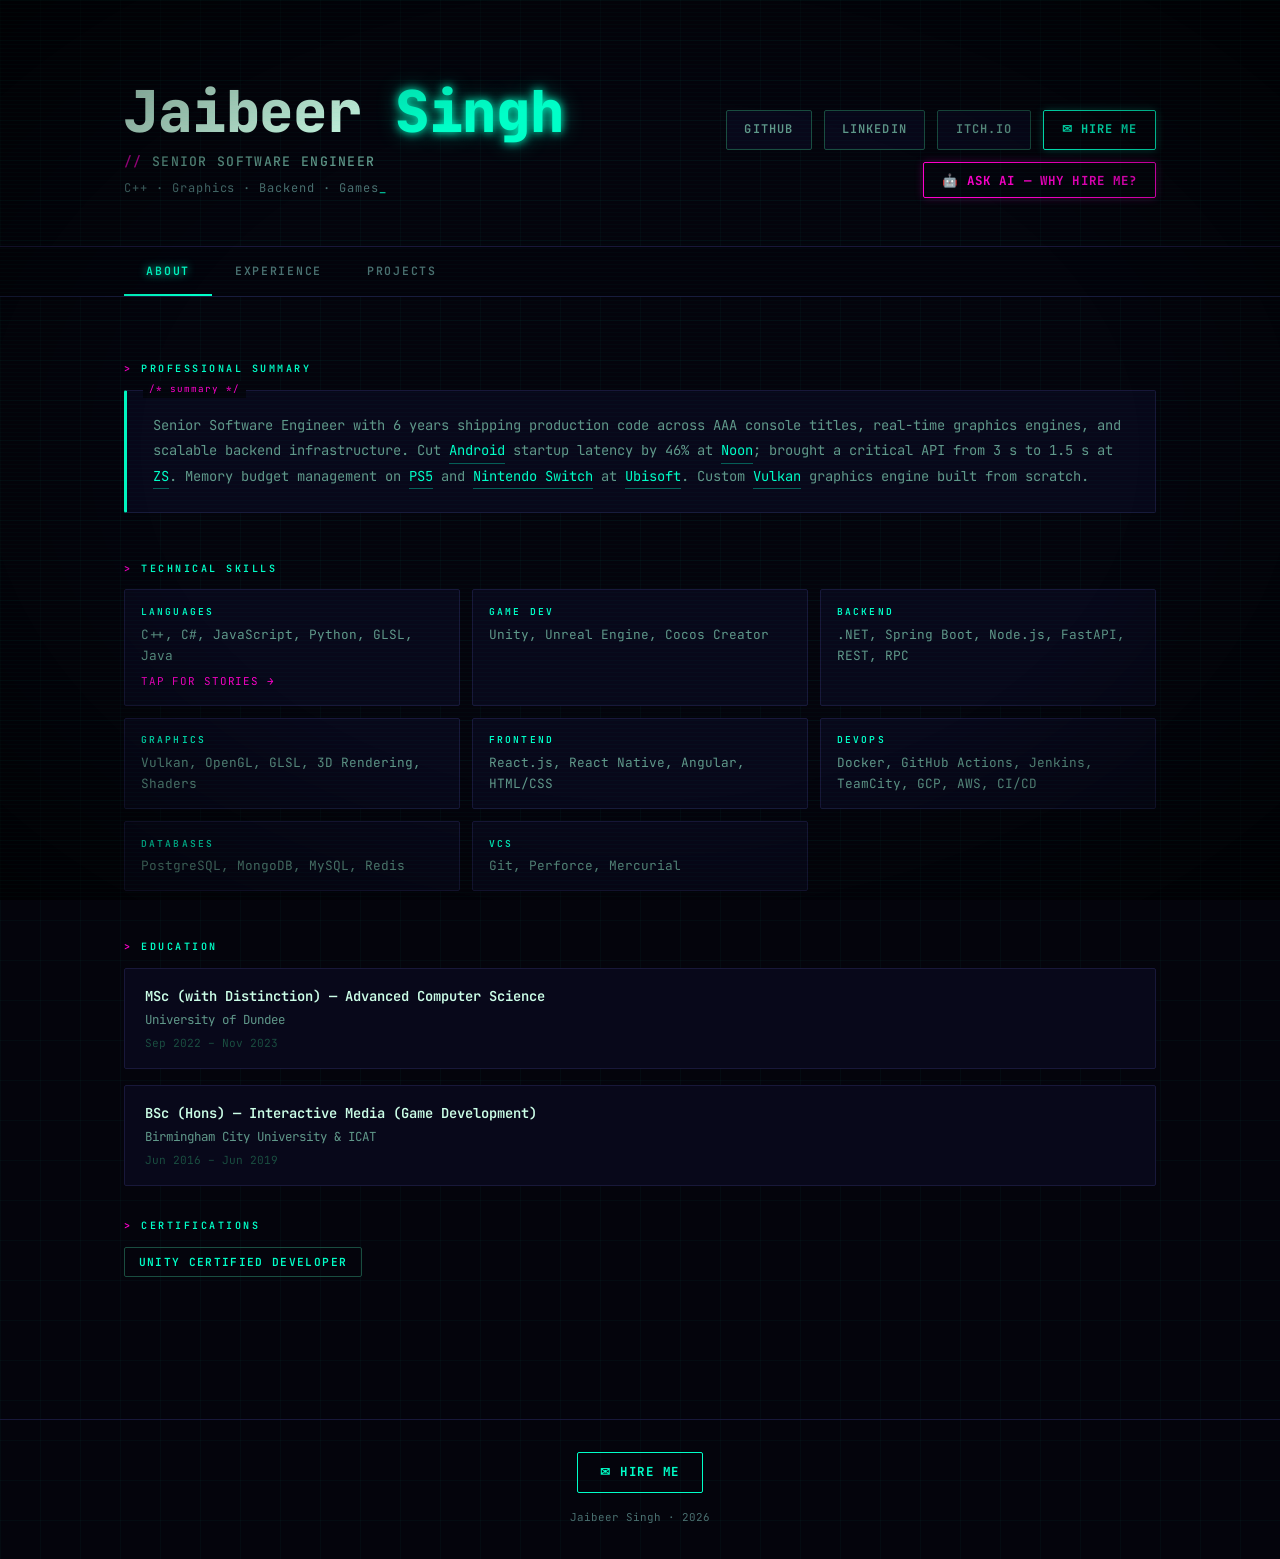
==== index.html @ ac34fea9 "feat: experience deep-dive sheets and compact AI prompt with story context" ====
<!DOCTYPE html>
<html lang="en">
<head>
  <meta charset="UTF-8" />
  <meta name="viewport" content="width=device-width, initial-scale=1.0, viewport-fit=cover" />
  <title>Jaibeer Singh — Portfolio</title>
  <meta name="description" content="Senior Software Engineer — C++, Graphics, Backend, Games" />
  <link rel="preconnect" href="https://fonts.googleapis.com" />
  <link rel="preconnect" href="https://fonts.gstatic.com" crossorigin />
  <link href="https://fonts.googleapis.com/css2?family=Inter:wght@400;500;600;700;800&family=JetBrains+Mono:wght@400;500&display=swap" rel="stylesheet" />
  <link rel="stylesheet" href="style.css" />
</head>
<body>

<!-- ===================== HERO ===================== -->
<header id="hero">
  <div class="container">
    <div class="hero-inner">
      <div>
        <h1 class="hero-name" id="hero-name"><!-- js --></h1>
        <p class="hero-title" id="hero-title"><!-- js --></p>
        <p class="hero-tagline" id="hero-tagline"><!-- js --></p>
      </div>
      <div class="hero-right">
        <div class="hero-links" id="hero-links"><!-- js --></div>
        <button id="ai-hire-btn" class="btn btn-ai" aria-label="Ask AI why you should hire me">🤖 Ask AI — Why Hire Me?</button>
      </div>
    </div>
  </div>
</header>

<!-- ===================== SITE NAV ===================== -->
<nav id="site-nav">
  <div class="container">
    <div class="nav-inner">
      <button class="nav-tab active" data-section="about">About</button>
      <button class="nav-tab" data-section="experience">Experience</button>
      <button class="nav-tab" data-section="projects">Projects</button>
    </div>
  </div>
</nav>

<!-- ===================== MAIN ===================== -->
<main>
<div class="sections-viewport">
<div id="sections-track" class="sections-track">

  <!-- ---- ABOUT ---- -->
  <section id="about" class="site-section">
    <div class="container">
      <p class="section-label">Professional Summary</p>
      <div class="summary-box" id="summary-box"><!-- js --></div>

      <p class="section-label">Technical Skills</p>
      <div class="skills-grid" id="skills-grid"><!-- js --></div>

      <p class="section-label">Education</p>
      <div class="edu-list" id="edu-list"><!-- js --></div>

      <p class="section-label" style="margin-top:2rem">Certifications</p>
      <div class="cert-list" id="cert-list"><!-- js --></div>
    </div>
  </section>

  <!-- ---- EXPERIENCE ---- -->
  <section id="experience" class="site-section">
    <div class="container">
      <p class="section-label">Career Timeline</p>
      <h2 class="section-title">Experience</h2>

      <!-- tab row: newest → oldest -->
      <div class="exp-tab-row" id="exp-tab-row"><!-- js --></div>

      <!-- prev / next controls -->
      <div class="exp-nav">
        <button class="exp-nav-btn" id="exp-prev" aria-label="Previous" disabled>← Prev</button>
        <span class="exp-nav-counter" id="exp-counter"></span>
        <button class="exp-nav-btn" id="exp-next" aria-label="Next">Next →</button>
      </div>

      <!-- carousel viewport clips the sliding track -->
      <div class="exp-carousel-viewport">
        <div id="exp-panels"><!-- js --></div>
      </div>
    </div>
  </section>

  <!-- ---- PROJECTS ---- -->
  <section id="projects" class="site-section">
    <div class="container">
      <p class="section-label">Selected Work</p>
      <h2 class="section-title">Projects</h2>
      <div class="projects-grid" id="projects-grid"><!-- js --></div>
    </div>
  </section>

</div><!-- /sections-track -->
</div><!-- /sections-viewport -->
</main>

<!-- ===================== FOOTER ===================== -->
<footer>
  <div class="container">
    <div class="footer-inner">
      <a id="footer-hire" class="footer-hire" hidden>✉ Hire Me</a>
      <span id="footer-text"><!-- js --></span>
    </div>
  </div>
</footer>

<!-- ===================== REDIRECT MODAL ===================== -->
<div id="redirect-modal" class="modal-overlay" hidden>
  <div class="modal-box">
    <p class="modal-title">Leaving this page</p>
    <p class="modal-body">
      You're about to open
      <span id="modal-dest-name" class="modal-dest"></span>
      in a new tab.
    </p>
    <div class="modal-actions">
      <button id="modal-cancel" class="btn">Cancel</button>
      <a id="modal-confirm" class="btn btn-neon" target="_blank" rel="noopener">Go there →</a>
    </div>
  </div>
</div>

<!-- ===================== AI HIRE ME MODAL ===================== -->
<div id="ai-modal" class="modal-overlay" hidden>
  <div class="modal-box ai-modal-box">
    <p class="modal-title">🤖 Ask AI — Why Hire Me?</p>
    <p class="modal-body">
      Choose your AI assistant. A concise candidate brief will be copied to your clipboard — just paste it to start the conversation.
    </p>
    <div class="ai-btn-grid" id="ai-btn-grid"><!-- js --></div>
    <p class="ai-copied-msg" id="ai-copied-msg" hidden>✓ Prompt copied to clipboard! Paste it in the chat to begin.</p>
    <div class="modal-actions">
      <button id="ai-modal-cancel" class="btn">Close</button>
    </div>
  </div>
</div>

<!-- ===================== PROJECT BOTTOM SHEET ===================== -->
<div id="proj-sheet-overlay" class="sheet-overlay" hidden>
  <div id="proj-sheet" class="proj-sheet" role="dialog" aria-modal="true" aria-labelledby="sheet-title">
    <div class="sheet-header">
      <div>
        <p id="sheet-stack" class="sheet-stack"></p>
        <h2 id="sheet-title" class="sheet-title"></h2>
      </div>
      <button id="sheet-close" class="sheet-close-btn" aria-label="Close">✕</button>
    </div>
    <div class="sheet-body">
      <div id="sheet-image-wrap" class="sheet-image-wrap"></div>
      <p id="sheet-desc" class="sheet-desc"></p>
      <ul id="sheet-details" class="sheet-details"></ul>
      <div id="sheet-links" class="sheet-links"></div>
    </div>
  </div>
</div>

<!-- ===================== SKILL BOTTOM SHEET ===================== -->
<div id="skill-sheet-overlay" class="sheet-overlay" hidden>
  <div id="skill-sheet" class="proj-sheet skill-sheet" role="dialog" aria-modal="true" aria-labelledby="skill-sheet-title">
    <div class="sheet-header">
      <div>
        <p id="skill-sheet-stack" class="sheet-stack"></p>
        <h2 id="skill-sheet-title" class="sheet-title"></h2>
      </div>
      <button id="skill-sheet-close" class="sheet-close-btn" aria-label="Close">✕</button>
    </div>
    <div class="sheet-body">
      <p id="skill-sheet-desc" class="sheet-desc"></p>
      <div id="skill-sheet-stories" class="skill-sheet-stories"></div>
    </div>
  </div>
</div>

<!-- data first, then renderer -->
<script src="data.js"></script>
<script>
(function () {
  "use strict";

  /* ── helpers ─────────────────────────────────────────── */
  function el(tag, cls, html) {
    var e = document.createElement(tag);
    if (cls) e.className = cls;
    if (html !== undefined) e.innerHTML = html;
    return e;
  }

  function esc(str) {
    return String(str)
      .replace(/&/g, "&amp;")
      .replace(/</g, "&lt;")
      .replace(/>/g, "&gt;")
      .replace(/"/g, "&quot;");
  }

  function runEdgeBounce(target, direction) {
    var cls = direction === "left" ? "edge-bounce-left" : "edge-bounce-right";
    target.classList.remove("edge-bounce-left", "edge-bounce-right");
    void target.offsetWidth;
    target.classList.add(cls);
  }

  function attachHorizontalEdgeBounce(scroller) {
    if (!scroller) return;
    var touchStartX = null;

    function hasOverflow() {
      return scroller.scrollWidth > scroller.clientWidth + 1;
    }

    function atLeftEdge() {
      return scroller.scrollLeft <= 1;
    }

    function atRightEdge() {
      return scroller.scrollLeft + scroller.clientWidth >= scroller.scrollWidth - 1;
    }

    function bounce(direction) {
      if (!hasOverflow()) return;
      runEdgeBounce(scroller, direction);
    }

    scroller.addEventListener("animationend", function () {
      scroller.classList.remove("edge-bounce-left", "edge-bounce-right");
    });

    scroller.addEventListener("wheel", function (ev) {
      var axis = Math.abs(ev.deltaX) >= Math.abs(ev.deltaY) ? ev.deltaX : (ev.shiftKey ? ev.deltaY : 0);
      if (axis < 0 && atLeftEdge()) bounce("left");
      if (axis > 0 && atRightEdge()) bounce("right");
    }, { passive: true });

    scroller.addEventListener("touchstart", function (ev) {
      touchStartX = ev.touches[0].clientX;
    }, { passive: true });

    scroller.addEventListener("touchend", function (ev) {
      if (touchStartX === null) return;
      var dx = ev.changedTouches[0].clientX - touchStartX;
      touchStartX = null;
      if (Math.abs(dx) < 30) return;
      if (dx > 0 && atLeftEdge()) bounce("left");
      if (dx < 0 && atRightEdge()) bounce("right");
    }, { passive: true });

    scroller.addEventListener("touchcancel", function () {
      touchStartX = null;
    }, { passive: true });
  }

  /* ── keyword cross-link helpers ──────────────────────── */
  function escRe(str) {
    return str.replace(/[.*+?^${}()|[\]\\]/g, '\\$&');
  }

  function linkify(text) {
    if (!d.keywords || !d.keywords.length) return esc(text);
    /* longest keywords first so "Nintendo Switch" wins over "Switch" */
    var sorted = d.keywords.slice().sort(function (a, b) {
      return b.word.length - a.word.length;
    });
    var result = esc(text);
    sorted.forEach(function (kw) {
      var safe = esc(kw.word);
      var re   = new RegExp(escRe(safe), 'g');
      result   = result.replace(re,
        '<button class="kw-link" data-kw-type="' + esc(kw.type) +
        '" data-kw-id="' + esc(kw.id) + '">' + safe + '</button>');
    });
    return result;
  }

  /* switches tabs + makes the target section visible — defined in SITE NAV block below */

  /* keyword click → navigate to the linked experience or project */
  function navigateTo(type, id) {
    if (type === "project") {
      showSection("projects");
      openSheet(id);
    } else if (type === "experience") {
      showSection("experience");
      var idx = 0;
      d.experience.forEach(function (exp, i) { if (exp.id === id) idx = i; });
      goToExp(idx);
    }
    window.scrollTo({ top: 0, behavior: "smooth" });
  }

  /* ── REDIRECT MODAL (shared) ──────────────────────────── */
  var modal        = document.getElementById("redirect-modal");
  var modalName    = document.getElementById("modal-dest-name");
  var modalConfirm = document.getElementById("modal-confirm");
  var modalCancel  = document.getElementById("modal-cancel");

  function openRedirect(href, label) {
    modalName.textContent = label || href;
    modalConfirm.href = href;
    modal.removeAttribute("hidden");
  }

  function closeRedirect() { modal.setAttribute("hidden", ""); }

  modalCancel.addEventListener("click", closeRedirect);
  modal.addEventListener("click", function (ev) { if (ev.target === modal) closeRedirect(); });
  modalConfirm.addEventListener("click", closeRedirect);

  /* ── HERO ─────────────────────────────────────────────── */
  var d = RESUME_DATA;

  document.getElementById("hero-name").innerHTML =
    esc(d.name).replace(/(\S+)$/, "<span>$1</span>");
  document.getElementById("hero-title").textContent = d.title;
  document.getElementById("hero-tagline").textContent = d.tagline;

  var linksEl = document.getElementById("hero-links");

  function makeHeroLink(href, label) {
    var a = el("a", "btn");
    a.href = href;
    a.dataset.label = label;
    a.innerHTML = label;
    linksEl.appendChild(a);
  }

  if (d.contact.github)   makeHeroLink(d.contact.github,   "GitHub");
  if (d.contact.linkedin) makeHeroLink(d.contact.linkedin, "LinkedIn");
  if (d.contact.itch)     makeHeroLink(d.contact.itch,     "itch.io");

  if (d.contact.hireMe) {
    var hireBtn = el("a", "btn btn-neon");
    hireBtn.href = d.contact.hireMe;
    hireBtn.dataset.label = "Hire Me";
    hireBtn.innerHTML = "✉ Hire Me";
    linksEl.appendChild(hireBtn);
  }

  linksEl.addEventListener("click", function (ev) {
    var a = ev.target.closest("a.btn");
    if (!a) return;
    ev.preventDefault();
    openRedirect(a.href, a.dataset.label || a.textContent);
  });

  /* ── ASK AI — WHY HIRE ME ─────────────────────────────── */
  var AI_OPTIONS = [
    { label: "ChatGPT",    icon: "🤖", url: "https://chat.openai.com/"         },
    { label: "Claude",     icon: "✦",  url: "https://claude.ai/new"             },
    { label: "Gemini",     icon: "✧",  url: "https://gemini.google.com/app"     },
    { label: "Perplexity", icon: "⚡", url: "https://www.perplexity.ai/"        },
    { label: "Grok",       icon: "𝕏",  url: "https://grok.com/"                },
    { label: "Copilot",    icon: "◈",  url: "https://copilot.microsoft.com/"   },
  ];

  function buildAiPrompt() {
    var lines = [];
    lines.push("You are evaluating a software engineer. Here is a structured brief:\n");
    lines.push("## " + d.name + " — " + d.title);
    lines.push(d.tagline + " | 6 years shipping production code\n");

    /* Skills — one line per category, compact */
    lines.push("**SKILLS:**");
    d.skills.forEach(function (s) { lines.push(s.label + ": " + s.value); });
    lines.push("");

    /* Experience — role@company(period) + 1 key win per role */
    lines.push("**EXPERIENCE (newest → oldest):**");
    d.experience.forEach(function (exp) {
      var win = exp.highlights[0] || "";
      lines.push("• " + exp.role + " @ " + exp.company + " (" + exp.period + ")");
      if (win) lines.push("  " + win);
    });
    lines.push("");

    /* Technical depth — one tight line per story pulled from experience and skills */
    var depthLines = [];
    d.experience.forEach(function (exp) {
      if (!exp.stories) return;
      exp.stories.forEach(function (story) {
        if (story.details && story.details[0]) {
          depthLines.push("– [" + exp.company + "] " + story.title + ": " + story.details[0]);
        }
      });
    });
    d.skills.forEach(function (s) {
      if (!s.sheet || !s.sheet.stories) return;
      s.sheet.stories.forEach(function (story) {
        if (story.details && story.details[0]) {
          depthLines.push("– [" + s.label + "] " + story.title + ": " + story.details[0]);
        }
      });
    });
    if (depthLines.length) {
      lines.push("**TECHNICAL DEPTH:**");
      depthLines.forEach(function (l) { lines.push(l); });
      lines.push("");
    }

    /* Projects — name + stack only, no prose */
    lines.push("**PROJECTS:**");
    d.projects.forEach(function (p) {
      lines.push("• " + p.name + " [" + p.stack + "]");
    });
    lines.push("");

    /* Education compact */
    lines.push("**EDUCATION:** " +
      d.education.map(function (e) {
        return e.degree.replace(/\s*—.*/, "") + " (" + e.institution.split(" ")[0] + " " + e.period.split("–")[1].trim() + ")";
      }).join(" | ")
    );
    lines.push("**CERTS:** " + d.certifications.join(", "));
    lines.push("\nPlease ask: \"What would you like to know about this candidate?\"");
    return lines.join("\n");
  }

  var aiModal      = document.getElementById("ai-modal");
  var aiGrid       = document.getElementById("ai-btn-grid");
  var aiCopiedMsg  = document.getElementById("ai-copied-msg");
  var aiCancelBtn  = document.getElementById("ai-modal-cancel");

  /* populate AI option buttons once */
  AI_OPTIONS.forEach(function (opt) {
    var btn = el("button", "ai-option-btn");
    btn.dataset.aiUrl = opt.url;
    btn.innerHTML =
      '<span class="ai-icon" aria-hidden="true">' + opt.icon + '</span>' +
      esc(opt.label);
    aiGrid.appendChild(btn);
  });

  function openAiModal() {
    aiCopiedMsg.setAttribute("hidden", "");
    aiModal.removeAttribute("hidden");
  }
  function closeAiModal() { aiModal.setAttribute("hidden", ""); }

  document.getElementById("ai-hire-btn").addEventListener("click", openAiModal);
  aiCancelBtn.addEventListener("click", closeAiModal);
  aiModal.addEventListener("click", function (ev) {
    if (ev.target === aiModal) closeAiModal();
  });

  aiGrid.addEventListener("click", function (ev) {
    var btn = ev.target.closest(".ai-option-btn");
    if (!btn) return;
    var prompt = buildAiPrompt();
    var url    = btn.dataset.aiUrl;

    function afterCopy() {
      aiCopiedMsg.removeAttribute("hidden");
      window.open(url, "_blank", "noopener,noreferrer");
    }

    function fallbackCopy() {
      /* execCommand fallback for older browsers / blocked clipboard API */
      var ta = document.createElement("textarea");
      ta.value = prompt;
      ta.style.cssText = "position:fixed;opacity:0;top:0;left:0";
      document.body.appendChild(ta);
      ta.focus();
      ta.select();
      try { document.execCommand("copy"); } catch (e) { /* silently skip */ }
      document.body.removeChild(ta);
      afterCopy();
    }

    if (navigator.clipboard && window.isSecureContext) {
      navigator.clipboard.writeText(prompt).then(afterCopy, fallbackCopy);
    } else {
      fallbackCopy();
    }
  });


  var summaryBox = document.getElementById("summary-box");
  summaryBox.innerHTML = linkify(d.summary);
  summaryBox.addEventListener("click", function (ev) {
    var btn = ev.target.closest(".kw-link");
    if (!btn) return;
    navigateTo(btn.dataset.kwType, btn.dataset.kwId);
  });

  var sg = document.getElementById("skills-grid");
  d.skills.forEach(function (s) {
    var row = s.sheet ? el("button", "skill-row skill-row-button") : el("div", "skill-row");
    if (s.sheet) {
      row.type = "button";
      row.dataset.skillId = s.id || s.label;
      row.setAttribute("aria-label", "View details for " + s.label);
    }
    row.appendChild(el("span", "skill-label", esc(s.label)));
    row.appendChild(el("span", "skill-value", esc(s.value)));
    if (s.sheet) row.appendChild(el("span", "skill-hint", "Tap for stories →"));
    sg.appendChild(row);
  });

  sg.addEventListener("click", function (ev) {
    var row = ev.target.closest(".skill-row-button");
    if (!row) return;
    openSkillSheet(row.dataset.skillId);
  });

  sg.addEventListener("keydown", function (ev) {
    if (ev.key === "Enter" || ev.key === " ") {
      var row = ev.target.closest(".skill-row-button");
      if (row) {
        ev.preventDefault();
        openSkillSheet(row.dataset.skillId);
      }
    }
  });

  var eduList = document.getElementById("edu-list");
  d.education.forEach(function (e) {
    var card = el("div", "edu-card");
    card.appendChild(el("div", "edu-degree", esc(e.degree)));
    card.appendChild(el("div", "edu-inst",   esc(e.institution)));
    card.appendChild(el("div", "edu-period", esc(e.period)));
    eduList.appendChild(card);
  });

  var certList = document.getElementById("cert-list");
  d.certifications.forEach(function (c) {
    certList.appendChild(el("span", "cert-chip", esc(c)));
  });

  /* ── EXPERIENCE ───────────────────────────────────────── */
  var tabRow   = document.getElementById("exp-tab-row");
  var panelsEl = document.getElementById("exp-panels");
  var prevBtn  = document.getElementById("exp-prev");
  var nextBtn  = document.getElementById("exp-next");
  var counter  = document.getElementById("exp-counter");
  var total    = d.experience.length;
  var currentIdx = 0;
  var navInner = document.querySelector(".nav-inner");
  attachHorizontalEdgeBounce(tabRow);
  attachHorizontalEdgeBounce(navInner);

  d.experience.forEach(function (exp, idx) {
    /* tab button */
    var btn = el("button", "exp-tab-btn" + (idx === 0 ? " active" : ""));
    btn.dataset.idx = idx;
    btn.textContent = exp.tag;
    tabRow.appendChild(btn);

    /* panel */
    var panel = el("div", "exp-panel");
    panel.id = "panel-" + exp.id;

    var card = el("div", "exp-card");

    var header = el("div", "exp-header");
    var leftCol = el("div", "exp-header-left");
    leftCol.appendChild(el("div", "exp-role",     esc(exp.role)));
    leftCol.appendChild(el("div", "exp-company",  esc(exp.company)));
    leftCol.appendChild(el("div", "exp-location", esc(exp.location)));
    var rightCol = el("div", "exp-meta");
    rightCol.textContent = exp.period;
    header.appendChild(leftCol);
    header.appendChild(rightCol);
    card.appendChild(header);

    card.appendChild(el("div", "exp-stack", esc(exp.stack)));

    if (exp.shipped && exp.shipped.length) {
      var shippedRow = el("div", "shipped-row");
      shippedRow.appendChild(el("span", "shipped-label", "Shipped:"));
      exp.shipped.forEach(function (title) {
        var a = el("a", "shipped-badge ext-link", esc(title.name));
        a.href = title.url;
        a.dataset.label = title.name;
        shippedRow.appendChild(a);
      });
      card.appendChild(shippedRow);
    }

    var ul = el("ul", "exp-highlights");
    exp.highlights.forEach(function (h) {
      ul.appendChild(el("li", null, esc(h)));
    });
    card.appendChild(ul);

    if (exp.stories && exp.stories.length) {
      var diveBtn = el("button", "btn exp-dive-btn");
      diveBtn.type = "button";
      diveBtn.dataset.expId = exp.id;
      diveBtn.textContent = "Deep Dive →";
      card.appendChild(diveBtn);
    }

    panel.appendChild(card);
    panelsEl.appendChild(panel);
  });

  /* intercept shipped-badge clicks → redirect modal */
  panelsEl.addEventListener("click", function (ev) {
    var diveBtn = ev.target.closest(".exp-dive-btn");
    if (diveBtn) { openExpSheet(diveBtn.dataset.expId); return; }

    var a = ev.target.closest(".ext-link");
    if (!a) return;
    ev.preventDefault();
    openRedirect(a.href, a.dataset.label || a.textContent);
  });

  /* go to a 0-based index (no scroll — we use CSS translate) */
  function goToExp(idx) {
    idx = Math.max(0, Math.min(total - 1, idx));
    currentIdx = idx;

    /* shift the track */
    panelsEl.style.transform = "translateX(-" + (idx * 100) + "%)";

    /* sync tab buttons */
    var btns = tabRow.querySelectorAll(".exp-tab-btn");
    btns.forEach(function (b, i) { b.classList.toggle("active", i === idx); });
    if (btns[idx]) {
      /* keep tab-centering scroll constrained to the tab row (avoid page-level horizontal shifts) */
      var targetBtn = btns[idx];
      var targetLeft = targetBtn.offsetLeft - (tabRow.clientWidth - targetBtn.offsetWidth) / 2;
      var maxLeft = Math.max(0, tabRow.scrollWidth - tabRow.clientWidth);
      tabRow.scrollTo({
        left: Math.max(0, Math.min(maxLeft, targetLeft)),
        behavior: "smooth"
      });
    }

    prevBtn.disabled = idx === 0;
    nextBtn.disabled = idx === total - 1;
    counter.textContent = (idx + 1) + " / " + total;
  }

  /* initialise */
  goToExp(0);

  /* tab click */
  tabRow.addEventListener("click", function (ev) {
    var btn = ev.target.closest(".exp-tab-btn");
    if (!btn) return;
    goToExp(parseInt(btn.dataset.idx, 10));
  });

  /* arrow buttons */
  prevBtn.addEventListener("click", function () { goToExp(currentIdx - 1); });
  nextBtn.addEventListener("click", function () { goToExp(currentIdx + 1); });

  /* touch / swipe support */
  var touchStartX = null;
  var touchStartY = null;
  var carouselViewport = document.querySelector(".exp-carousel-viewport");
  carouselViewport.addEventListener("touchstart", function (ev) {
    touchStartX = ev.touches[0].clientX;
    touchStartY = ev.touches[0].clientY;
  }, { passive: true });
  /* non-passive so we can call preventDefault() for horizontal swipes,
     preventing iOS Safari from hijacking the gesture as a page scroll */
  carouselViewport.addEventListener("touchmove", function (ev) {
    if (touchStartX === null) return;
    var dx = ev.touches[0].clientX - touchStartX;
    var dy = ev.touches[0].clientY - touchStartY;
    if (Math.abs(dx) > Math.abs(dy)) { ev.preventDefault(); ev.stopPropagation(); }
  }, { passive: false });
  carouselViewport.addEventListener("touchend", function (ev) {
    if (touchStartX === null) return;
    var dx = ev.changedTouches[0].clientX - touchStartX;
    touchStartX = null;
    touchStartY = null;
    if (Math.abs(dx) > 40) {
      ev.stopPropagation();
      var nextIdx = currentIdx + (dx < 0 ? 1 : -1);
      if (nextIdx < 0) {
        runEdgeBounce(carouselViewport, "left");
        return;
      }
      if (nextIdx > total - 1) {
        runEdgeBounce(carouselViewport, "right");
        return;
      }
      goToExp(nextIdx);
    }
  }, { passive: true });
  carouselViewport.addEventListener("touchcancel", function () {
    touchStartX = null;
    touchStartY = null;
  }, { passive: true });

  /* ── PROJECTS ─────────────────────────────────────────── */
  var grid = document.getElementById("projects-grid");

  d.projects.forEach(function (proj) {
    var card = el("div", "proj-card");
    card.dataset.projId = proj.id;
    card.setAttribute("role", "button");
    card.setAttribute("tabindex", "0");
    card.setAttribute("aria-label", "View details for " + proj.name);
    card.appendChild(el("div", "proj-name", esc(proj.name)));
    card.appendChild(el("div", "proj-stack", esc(proj.stack)));
    card.appendChild(el("p",   "proj-desc",  esc(proj.description)));
    if (proj.links && proj.links.length) {
      var hint = el("div", "proj-hint", "Click for details &amp; links →");
      card.appendChild(hint);
    } else {
      var hint = el("div", "proj-hint", "Click for details →");
      card.appendChild(hint);
    }
    grid.appendChild(card);
  });

  /* ── PROJECT BOTTOM SHEET ─────────────────────────────── */
  var sheetOverlay = document.getElementById("proj-sheet-overlay");
  var sheetClose   = document.getElementById("sheet-close");
  var sheetTitle   = document.getElementById("sheet-title");
  var sheetStack   = document.getElementById("sheet-stack");
  var sheetDesc    = document.getElementById("sheet-desc");
  var sheetDetails = document.getElementById("sheet-details");
  var sheetLinks   = document.getElementById("sheet-links");
  var sheetImgWrap = document.getElementById("sheet-image-wrap");
  var skillSheetOverlay = document.getElementById("skill-sheet-overlay");
  var skillSheetClose   = document.getElementById("skill-sheet-close");
  var skillSheetTitle   = document.getElementById("skill-sheet-title");
  var skillSheetStack   = document.getElementById("skill-sheet-stack");
  var skillSheetDesc    = document.getElementById("skill-sheet-desc");
  var skillSheetStories = document.getElementById("skill-sheet-stories");
  var savedScrollY = 0;

  function lockBodyScroll() {
    savedScrollY = window.pageYOffset;
    document.body.style.top = '-' + savedScrollY + 'px';
    document.body.classList.add("sheet-open");
  }

  function unlockBodyScroll() {
    document.body.classList.remove("sheet-open");
    document.body.style.top = '';
    window.scrollTo(0, savedScrollY);
  }

  function openSkillSheet(skillId) {
    var skill = d.skills.find(function (item) {
      return (item.id || item.label) === skillId;
    });
    if (!skill || !skill.sheet) return;

    skillSheetTitle.textContent = skill.sheet.title || skill.label;
    skillSheetStack.textContent = skill.sheet.stack || skill.value;
    skillSheetDesc.textContent  = skill.sheet.description || "";

    skillSheetStories.innerHTML = "";
    if (skill.sheet.stories && skill.sheet.stories.length) {
      skill.sheet.stories.forEach(function (story) {
        var article = el("article", "skill-story");
        if (story.kicker) article.appendChild(el("p", "skill-story-kicker", esc(story.kicker)));
        article.appendChild(el("h3", "skill-story-title", esc(story.title)));
        if (story.context) article.appendChild(el("p", "skill-story-context", esc(story.context)));

        if (story.details && story.details.length) {
          var ul = el("ul", "sheet-details");
          story.details.forEach(function (detail) {
            ul.appendChild(el("li", null, esc(detail)));
          });
          article.appendChild(ul);
        }

        if (story.snippets && story.snippets.length) {
          var samples = el("div", "code-sample-list");
          story.snippets.forEach(function (snippet) {
            var sample = el("section", "code-sample");
            sample.appendChild(el("div", "code-sample-label", esc(snippet.language)));
            var pre = el("pre", "code-sample-pre");
            pre.textContent = snippet.code;
            sample.appendChild(pre);
            samples.appendChild(sample);
          });
          article.appendChild(samples);
        }

        if (story.links && story.links.length) {
          var row = el("div", "sheet-links");
          story.links.forEach(function (link) {
            if (link.url) {
              var a = el("a", "btn btn-neon skill-ext-link", esc(link.label) + " →");
              a.href = link.url;
              a.dataset.label = link.label;
              row.appendChild(a);
            } else if (link.type && link.id) {
              var btn = el("button", "btn btn-neon skill-nav-link", esc(link.label) + " →");
              btn.type = "button";
              btn.dataset.navType = link.type;
              btn.dataset.navId = link.id;
              row.appendChild(btn);
            }
          });
          article.appendChild(row);
        }

        skillSheetStories.appendChild(article);
      });
    }

    skillSheetOverlay.removeAttribute("hidden");
    lockBodyScroll();
    skillSheetClose.focus();
  }

  function closeSkillSheet() {
    skillSheetOverlay.setAttribute("hidden", "");
    unlockBodyScroll();
  }

  function openExpSheet(expId) {
    var exp = d.experience.find(function (e) { return e.id === expId; });
    if (!exp || !exp.stories) return;

    skillSheetTitle.textContent = exp.role + " @ " + exp.company;
    skillSheetStack.textContent = exp.stack;
    skillSheetDesc.textContent  = exp.period;

    skillSheetStories.innerHTML = "";

    /* stories */
    exp.stories.forEach(function (story) {
      var article = el("article", "skill-story");
      if (story.kicker) article.appendChild(el("p", "skill-story-kicker", esc(story.kicker)));
      article.appendChild(el("h3", "skill-story-title", esc(story.title)));
      if (story.context) article.appendChild(el("p", "skill-story-context", esc(story.context)));

      if (story.details && story.details.length) {
        var ul = el("ul", "sheet-details");
        story.details.forEach(function (detail) {
          ul.appendChild(el("li", null, esc(detail)));
        });
        article.appendChild(ul);
      }
      skillSheetStories.appendChild(article);
    });

    /* related projects */
    if (exp.relatedProjects && exp.relatedProjects.length) {
      var relHeader = el("p", "skill-story-kicker", "Related Projects");
      skillSheetStories.appendChild(relHeader);

      var relGrid = el("div", "exp-related-grid");
      exp.relatedProjects.forEach(function (projId) {
        var proj = d.projects.find(function (p) { return p.id === projId; });
        if (!proj) return;
        var mini = el("button", "exp-related-card");
        mini.type = "button";
        mini.dataset.projId = projId;
        mini.appendChild(el("div", "exp-related-name", esc(proj.name)));
        mini.appendChild(el("div", "exp-related-stack", esc(proj.stack)));
        relGrid.appendChild(mini);
      });
      skillSheetStories.appendChild(relGrid);
    }

    skillSheetOverlay.removeAttribute("hidden");
    lockBodyScroll();
    skillSheetClose.focus();
  }

  function openSheet(projId) {
    var proj = d.projects.find(function (p) { return p.id === projId; });
    if (!proj) return;

    sheetTitle.textContent = proj.name;
    sheetStack.textContent = proj.stack;
    sheetDesc.textContent  = proj.description;

    /* image */
    sheetImgWrap.innerHTML = "";
    if (proj.image) {
      var img = document.createElement("img");
      img.src = proj.image;
      img.alt = proj.name + " preview";
      img.className = "sheet-img";
      sheetImgWrap.appendChild(img);
    }

    /* details */
    sheetDetails.innerHTML = "";
    if (proj.details && proj.details.length) {
      proj.details.forEach(function (d) {
        sheetDetails.appendChild(el("li", null, esc(d)));
      });
    }

    /* links */
    sheetLinks.innerHTML = "";
    if (proj.links && proj.links.length) {
      proj.links.forEach(function (lnk) {
        var a = el("a", "btn btn-neon sheet-ext-link", esc(lnk.label) + " →");
        a.href = lnk.url;
        a.dataset.label = lnk.label;
        sheetLinks.appendChild(a);
      });
    }

    sheetOverlay.removeAttribute("hidden");
    /* iOS Safari scroll-lock: fix body at current scroll position */
    lockBodyScroll();
    sheetClose.focus();
  }

  function closeSheet() {
    sheetOverlay.setAttribute("hidden", "");
    unlockBodyScroll();
  }

  /* project card click / keyboard */
  grid.addEventListener("click", function (ev) {
    var card = ev.target.closest(".proj-card");
    if (!card) return;
    openSheet(card.dataset.projId);
  });

  grid.addEventListener("keydown", function (ev) {
    if (ev.key === "Enter" || ev.key === " ") {
      var card = ev.target.closest(".proj-card");
      if (card) { ev.preventDefault(); openSheet(card.dataset.projId); }
    }
  });

  sheetClose.addEventListener("click", closeSheet);
  sheetOverlay.addEventListener("click", function (ev) {
    if (ev.target === sheetOverlay) closeSheet();
  });

  /* redirect modal for sheet links */
  sheetOverlay.addEventListener("click", function (ev) {
    var a = ev.target.closest(".sheet-ext-link");
    if (!a) return;
    ev.preventDefault();
    closeSheet();
    openRedirect(a.href, a.dataset.label || a.textContent);
  });

  skillSheetClose.addEventListener("click", closeSkillSheet);
  skillSheetOverlay.addEventListener("click", function (ev) {
    if (ev.target === skillSheetOverlay) closeSkillSheet();
  });

  skillSheetOverlay.addEventListener("click", function (ev) {
    /* related-project mini-card → open project sheet */
    var relCard = ev.target.closest(".exp-related-card");
    if (relCard) {
      closeSkillSheet();
      showSection("projects");
      openSheet(relCard.dataset.projId);
      return;
    }

    var navBtn = ev.target.closest(".skill-nav-link");
    if (navBtn) {
      closeSkillSheet();
      navigateTo(navBtn.dataset.navType, navBtn.dataset.navId);
      return;
    }

    var a = ev.target.closest(".skill-ext-link");
    if (!a) return;
    ev.preventDefault();
    closeSkillSheet();
    openRedirect(a.href, a.dataset.label || a.textContent);
  });

  /* ── KEYBOARD GLOBAL ──────────────────────────────────── */
  document.addEventListener("keydown", function (ev) {
    if (ev.key === "Escape") {
      if (!skillSheetOverlay.hasAttribute("hidden")) { closeSkillSheet(); return; }
      if (!sheetOverlay.hasAttribute("hidden")) { closeSheet(); return; }
      if (!aiModal.hasAttribute("hidden"))      { closeAiModal(); return; }
      if (!modal.hasAttribute("hidden"))        { closeRedirect(); }
    }
  });

  /* ── SITE NAV (section switcher) ──────────────────────── */
  var navTabs      = document.querySelectorAll(".nav-tab");
  var sectionOrder = ["about", "experience", "projects"];
  var sectionsTrack = document.getElementById("sections-track");
  var currentSectionIdx = 0;
  var sectionScrollY = {};   /* remembers scroll position per section */

  function showSection(sectionId) {
    var idx = sectionOrder.indexOf(sectionId);
    if (idx === -1) return;

    /* save scroll position for the section we are leaving (not experience — it always starts at top) */
    var leavingId = sectionOrder[currentSectionIdx];
    if (leavingId && leavingId !== "experience") sectionScrollY[leavingId] = window.scrollY;

    currentSectionIdx = idx;
    sectionsTrack.style.transform = "translateX(-" + (idx * 100) + "%)";
    navTabs.forEach(function (t) {
      t.classList.toggle("active", t.dataset.section === sectionId);
    });
    /* only paint the active section — hides off-screen sections to prevent overflow issues */
    document.querySelectorAll(".site-section").forEach(function (s) {
      s.classList.toggle("is-visible", s.id === sectionId);
    });

    /* restore saved scroll for the new section; experience always goes to the top */
    var targetY = (sectionId === "experience") ? 0 : (sectionScrollY[sectionId] || 0);
    window.scrollTo({ top: targetY, behavior: "auto" });
  }

  /* initialise sections to "about" without triggering the slide transition */
  sectionsTrack.style.transition = 'none';
  showSection("about");
  void sectionsTrack.offsetWidth; /* force reflow before re-enabling transition */
  sectionsTrack.style.transition = '';

  navTabs.forEach(function (tab) {
    tab.addEventListener("click", function () {
      showSection(tab.dataset.section);
    });
  });

  /* section swipe support */
  var secTouchX = null;
  var secTouchY = null;
  var sectionsViewport = document.querySelector(".sections-viewport");
  sectionsViewport.addEventListener("touchstart", function (ev) {
    secTouchX = ev.touches[0].clientX;
    secTouchY = ev.touches[0].clientY;
  }, { passive: true });
  sectionsViewport.addEventListener("touchmove", function (ev) {
    if (secTouchX === null) return;
    var dx = ev.touches[0].clientX - secTouchX;
    var dy = ev.touches[0].clientY - secTouchY;
    if (Math.abs(dx) > Math.abs(dy)) ev.preventDefault();
  }, { passive: false });
  sectionsViewport.addEventListener("touchend", function (ev) {
    if (secTouchX === null) return;
    var dx = ev.changedTouches[0].clientX - secTouchX;
    secTouchX = null;
    secTouchY = null;
    if (Math.abs(dx) > 40) {
      var newIdx = Math.max(0, Math.min(sectionOrder.length - 1,
        currentSectionIdx + (dx < 0 ? 1 : -1)));
      showSection(sectionOrder[newIdx]);
    }
  }, { passive: true });
  sectionsViewport.addEventListener("touchcancel", function () {
    secTouchX = null;
    secTouchY = null;
  }, { passive: true });

  /* ── FOOTER ───────────────────────────────────────────── */
  document.getElementById("footer-text").textContent =
    d.name + " · " + new Date().getFullYear();

  var footerHire = document.getElementById("footer-hire");
  if (d.contact.hireMe) {
    footerHire.href = d.contact.hireMe;
    footerHire.removeAttribute("hidden");
    footerHire.addEventListener("click", function (ev) {
      ev.preventDefault();
      openRedirect(d.contact.hireMe, "Hire Me");
    });
  }
})();
</script>

</body>
</html>
---- style.css ----
/* ============================================================
   style.css — Glitch / Cyberpunk theme
   ============================================================ */

/* ---------- reset & custom properties ---------------------- */
*, *::before, *::after { box-sizing: border-box; margin: 0; padding: 0; }

:root {
  --bg:          #04040c;
  --surface:     #08081a;
  --surface2:    #0c0c20;
  --border:      #18183a;
  --neon:        #00ffc8;
  --neon-light:  #80ffe4;
  --neon-alt:    #ff00cc;
  --neon-blue:   #0077ff;
  --neon-dim:    #1a4d40;
  --text:        #ccffe8;
  --text-muted:  #60988a;
  --text-dim:    #4a7070; /* min contrast against --bg for decorative text */
  --radius:      2px;
  --transition:  0.12s ease;
  --max-w:       1080px;
  --font-sans:   'JetBrains Mono', 'Fira Code', 'Courier New', monospace;
  --font-mono:   'JetBrains Mono', 'Fira Code', 'Courier New', monospace;
  /* z-index scale */
  --z-sheet:     400;
  --z-modal:     500;
  --z-vignette:  9998;
  --z-scanline:  9999;
}

/* ---------- glitch keyframes ------------------------------- */

/* chromatic-aberration text burst — fires roughly every 4 s */
@keyframes glitch-text {
  0%, 87%, 100% { text-shadow: none; transform: none; }
  88%  { text-shadow: -4px 0 var(--neon-alt), 4px 0 var(--neon); transform: skewX(-3deg); }
  89%  { text-shadow:  4px 0 var(--neon-alt), -4px 0 var(--neon); transform: skewX(3deg) scaleY(1.01); }
  90%  { text-shadow: -2px 0 var(--neon-alt), 2px 0 var(--neon); transform: skewX(0); }
  91%  { text-shadow:  3px 0 var(--neon-alt), -3px 0 var(--neon); transform: skewX(-1deg); }
  92%  { text-shadow: none; transform: none; }
}

/* border colour snap */
@keyframes glitch-border {
  0%, 88%, 100% { border-color: var(--border); box-shadow: none; }
  89% { border-color: var(--neon-alt); box-shadow: 0 0 10px var(--neon-alt); }
  90% { border-color: var(--neon);     box-shadow: 0 0 10px var(--neon); }
  91% { border-color: var(--border);   box-shadow: none; }
}

/* soft neon glow breathe */
@keyframes neon-pulse {
  0%, 100% { box-shadow: 0 0 4px var(--neon), 0 0 10px rgba(0,255,200,.25); }
  50%       { box-shadow: 0 0 10px var(--neon), 0 0 24px rgba(0,255,200,.5), 0 0 40px rgba(0,255,200,.15); }
}

/* random visibility flicker */
@keyframes flicker {
  0%, 95%, 100% { opacity: 1; }
  96%  { opacity: .35; }
  97%  { opacity: 1; }
  98%  { opacity: .6; }
  99%  { opacity: 1; }
}

/* blinking terminal cursor */
@keyframes cursor-blink {
  0%, 49% { opacity: 1; }
  50%, 100% { opacity: 0; }
}

/* ---------- scan-line + vignette overlay ------------------- */
html::before {
  content: '';
  position: fixed;
  inset: 0;
  background: repeating-linear-gradient(
    0deg,
    transparent 0px,
    transparent 3px,
    rgba(0, 255, 200, .022) 3px,
    rgba(0, 255, 200, .022) 4px
  );
  pointer-events: none;
  z-index: var(--z-scanline);
}

html::after {
  content: '';
  position: fixed;
  inset: 0;
  background: radial-gradient(ellipse at center, transparent 55%, rgba(0,0,0,.65) 100%);
  pointer-events: none;
  z-index: var(--z-vignette);
}

/* ---------- base ------------------------------------------- */
html { scroll-behavior: smooth; font-size: 16px; }

body {
  overflow-x: hidden;
  background-color: var(--bg);
  /* subtle dot-grid */
  background-image:
    linear-gradient(rgba(0,255,200,.028) 1px, transparent 1px),
    linear-gradient(90deg, rgba(0,255,200,.028) 1px, transparent 1px);
  background-size: 40px 40px;
  color: var(--text);
  font-family: var(--font-sans);
  line-height: 1.65;
  -webkit-font-smoothing: antialiased;
}

a { color: var(--neon); text-decoration: none; }
a:hover { color: var(--neon-light); text-decoration: underline; }

/* ---------- layout ----------------------------------------- */
.container {
  max-width: var(--max-w);
  margin: 0 auto;
  padding: 0 1.5rem;
}

section { padding: 4rem 0; }

.section-label {
  font-size: 0.63rem;
  letter-spacing: 0.25em;
  text-transform: uppercase;
  color: var(--neon);
  margin-bottom: 0.75rem;
  font-weight: 600;
  font-family: var(--font-mono);
  animation: flicker 9s infinite;
}
.section-label::before { content: '> '; color: var(--neon-alt); }

.section-title {
  font-size: 1.75rem;
  font-weight: 700;
  color: var(--text);
  margin-bottom: 2rem;
  font-family: var(--font-mono);
  animation: glitch-text 6s infinite;
}

/* ---------- header / hero ---------------------------------- */
#hero {
  padding: 5rem 0 3rem;
  border-bottom: 1px solid var(--border);
  position: relative;
}

.hero-inner {
  display: flex;
  justify-content: space-between;
  align-items: flex-end;
  gap: 2rem;
  flex-wrap: wrap;
}

.hero-name {
  font-size: clamp(2.4rem, 5vw, 3.6rem);
  font-weight: 800;
  letter-spacing: -0.02em;
  line-height: 1.1;
  color: var(--text);
  font-family: var(--font-mono);
  animation: glitch-text 4s infinite;
}

.hero-name span {
  color: var(--neon);
  text-shadow: 0 0 10px var(--neon), 0 0 22px rgba(0,255,200,.45);
}

.hero-title {
  font-size: 0.82rem;
  color: var(--text-muted);
  margin-top: 0.5rem;
  letter-spacing: 0.1em;
  text-transform: uppercase;
  font-weight: 500;
  font-family: var(--font-mono);
}
.hero-title::before { content: '// '; color: var(--neon-alt); opacity: .75; }

.hero-tagline {
  font-size: 0.75rem;
  letter-spacing: 0.08em;
  color: var(--text-dim);
  margin-top: 0.35rem;
  font-family: var(--font-mono);
}
.hero-tagline::after {
  content: '_';
  color: var(--neon);
  animation: cursor-blink 1s step-end infinite;
}

.hero-links {
  display: flex;
  gap: 0.75rem;
  flex-wrap: wrap;
}

.hero-right {
  display: flex;
  flex-direction: column;
  align-items: flex-end;
  gap: 0.75rem;
  flex-shrink: 0;
}

/* ---------- buttons ---------------------------------------- */
.btn {
  display: inline-flex;
  align-items: center;
  gap: 0.4rem;
  padding: 0.55rem 1.1rem;
  border: 1px solid var(--neon-dim);
  border-radius: var(--radius);
  font-size: 0.75rem;
  font-weight: 600;
  color: var(--text-muted);
  background: var(--surface);
  cursor: pointer;
  font-family: var(--font-mono);
  text-transform: uppercase;
  letter-spacing: 0.09em;
  transition: border-color var(--transition), color var(--transition), box-shadow var(--transition);
  position: relative;
  overflow: hidden;
}

/* sweep shimmer on hover */
.btn::before {
  content: '';
  position: absolute;
  inset: 0;
  background: linear-gradient(90deg, transparent, rgba(0,255,200,.08), transparent);
  transform: translateX(-100%);
  transition: transform .45s ease;
}

.btn:hover {
  border-color: var(--neon);
  color: var(--neon);
  box-shadow: 0 0 8px rgba(0,255,200,.35), inset 0 0 6px rgba(0,255,200,.08);
  text-decoration: none;
}
.btn:hover::before { transform: translateX(100%); }

.btn-neon {
  background: transparent;
  border-color: var(--neon);
  color: var(--neon);
  font-weight: 700;
  box-shadow: 0 0 8px rgba(0,255,200,.25);
  animation: neon-pulse 2.5s ease-in-out infinite;
}

.btn-neon:hover {
  background: rgba(0,255,200,.1);
  border-color: var(--neon-light);
  color: var(--neon-light);
  box-shadow: 0 0 16px rgba(0,255,200,.6);
  text-decoration: none;
}

/* ---------- AI hire-me button ------------------------------ */
.btn-ai {
  align-self: flex-end;
  background: transparent;
  border-color: var(--neon-alt);
  color: var(--neon-alt);
  font-weight: 700;
  box-shadow: 0 0 8px rgba(255,0,204,.25);
  animation: neon-pulse 2.5s ease-in-out infinite;
  font-size: 0.78rem;
}
.btn-ai:hover {
  background: rgba(255,0,204,.08);
  border-color: #ff66dd;
  color: #ff66dd;
  box-shadow: 0 0 16px rgba(255,0,204,.55);
}

/* ---------- AI picker modal -------------------------------- */
.ai-modal-box { max-width: 480px; }

.ai-btn-grid {
  display: grid;
  grid-template-columns: 1fr 1fr;
  gap: 0.55rem;
  margin-top: 0.15rem;
}

.ai-option-btn {
  display: flex;
  align-items: center;
  gap: 0.55rem;
  padding: 0.65rem 0.9rem;
  background: var(--surface2);
  border: 1px solid var(--border);
  border-radius: var(--radius);
  color: var(--text-muted);
  font-family: var(--font-mono);
  font-size: 0.78rem;
  font-weight: 600;
  cursor: pointer;
  letter-spacing: 0.06em;
  text-transform: uppercase;
  transition: border-color var(--transition), color var(--transition), box-shadow var(--transition);
  text-align: left;
  width: 100%;
}
.ai-option-btn:hover {
  border-color: var(--neon-alt);
  color: var(--neon-alt);
  box-shadow: 0 0 8px rgba(255,0,204,.3);
}
.ai-option-btn .ai-icon { font-size: 1.05rem; line-height: 1; }

.ai-copied-msg {
  font-size: 0.78rem;
  color: var(--neon);
  font-family: var(--font-mono);
  text-align: center;
  padding: 0.55rem 0.8rem;
  border: 1px solid var(--neon-dim);
  border-radius: var(--radius);
  background: rgba(0,255,200,.04);
  letter-spacing: 0.04em;
}


#site-nav {
  position: sticky;
  top: 0;
  z-index: 100;
  background: rgba(4, 4, 12, 0.94);
  backdrop-filter: blur(14px);
  border-bottom: 1px solid var(--border);
  /* fill behind iPhone notch / Dynamic Island when the nav sticks */
  padding-top: env(safe-area-inset-top);
}

.nav-inner {
  display: flex;
  gap: 0;
  overflow-x: auto;
  overscroll-behavior-x: contain;
  -webkit-overflow-scrolling: touch;
  scrollbar-width: none;
  will-change: transform;
}
.nav-inner::-webkit-scrollbar { display: none; }

.edge-bounce-left  { animation: edge-bounce-left 220ms ease-out; }
.edge-bounce-right { animation: edge-bounce-right 220ms ease-out; }

@keyframes edge-bounce-left {
  0% { transform: translateX(0); }
  35% { transform: translateX(8px); }
  100% { transform: translateX(0); }
}

@keyframes edge-bounce-right {
  0% { transform: translateX(0); }
  35% { transform: translateX(-8px); }
  100% { transform: translateX(0); }
}

.nav-tab {
  padding: 1rem 1.4rem;
  font-size: 0.72rem;
  font-weight: 600;
  color: var(--text-dim);
  letter-spacing: 0.15em;
  cursor: pointer;
  border-bottom: 2px solid transparent;
  transition: color var(--transition), border-color var(--transition), text-shadow var(--transition);
  white-space: nowrap;
  background: none;
  border-top: none;
  border-left: none;
  border-right: none;
  font-family: var(--font-mono);
  text-transform: uppercase;
}

.nav-tab:hover { color: var(--text-muted); }
.nav-tab.active {
  color: var(--neon);
  border-bottom-color: var(--neon);
  text-shadow: 0 0 8px var(--neon);
}

/* ---------- section visibility ----------------------------- */
.sections-viewport {
  overflow: hidden;
  width: 100%;
  max-width: var(--max-w);
  margin: 0 auto;
  touch-action: pan-y;
}

.sections-track {
  display: flex;
  width: 100%;
  transition: transform 0.35s cubic-bezier(0.4, 0, 0.2, 1);
  will-change: transform;
}

.site-section {
  width: 100%;
  flex-shrink: 0;
  min-width: 0;
  box-sizing: border-box;
  visibility: hidden;
}

.site-section.is-visible {
  visibility: visible;
}

/* ---------- summary box ------------------------------------ */
.summary-box {
  background: var(--surface);
  border: 1px solid var(--border);
  border-left: 3px solid var(--neon);
  border-radius: var(--radius);
  padding: 1.4rem 1.6rem;
  font-size: 0.86rem;
  color: var(--text-muted);
  line-height: 1.8;
  margin-bottom: 3rem;
  position: relative;
  animation: glitch-border 8s infinite;
}

.summary-box::before {
  content: '/* summary */';
  position: absolute;
  top: -0.6rem;
  left: 1rem;
  font-size: 0.58rem;
  color: var(--neon-alt);
  background: var(--bg);
  padding: 0 0.4rem;
  font-family: var(--font-mono);
  letter-spacing: 0.1em;
}

/* keyword cross-links */
.kw-link {
  display: inline;
  background: none;
  border: none;
  padding: 0;
  margin: 0;
  font: inherit;
  color: var(--neon);
  cursor: pointer;
  border-bottom: 1px solid rgba(0,255,200,.35);
  transition: color var(--transition), text-shadow var(--transition);
  line-height: inherit;
}
.kw-link:hover {
  color: var(--neon-light);
  text-shadow: 0 0 6px var(--neon);
  border-bottom-color: var(--neon);
}

/* ---------- skills grid ------------------------------------ */
.skills-grid {
  display: grid;
  grid-template-columns: repeat(auto-fill, minmax(280px, 1fr));
  gap: 0.75rem;
  margin-bottom: 3rem;
}

.skill-row {
  background: var(--surface);
  border: 1px solid var(--border);
  border-radius: var(--radius);
  padding: 0.85rem 1rem;
  display: flex;
  flex-direction: column;
  gap: 0.25rem;
  transition: border-color var(--transition), box-shadow var(--transition);
  position: relative;
  overflow: hidden;
}

.skill-row-button {
  width: 100%;
  appearance: none;
  text-align: left;
  cursor: pointer;
  color: inherit;
  font: inherit;
}

/* top-edge glow that appears on hover */
.skill-row::before {
  content: '';
  position: absolute;
  top: 0; left: 0; right: 0;
  height: 1px;
  background: linear-gradient(90deg, transparent, var(--neon), transparent);
  opacity: 0;
  transition: opacity .3s;
}
.skill-row:hover { border-color: var(--neon-dim); box-shadow: 0 0 10px rgba(0,255,200,.12); }
.skill-row:hover::before { opacity: 1; }
.skill-row-button:focus-visible {
  outline: 1px solid var(--neon);
  outline-offset: 2px;
  border-color: var(--neon);
  box-shadow: 0 0 12px rgba(0,255,200,.18);
}

.skill-label {
  font-size: 0.6rem;
  letter-spacing: 0.22em;
  text-transform: uppercase;
  color: var(--neon);
  font-weight: 600;
  font-family: var(--font-mono);
}

.skill-value {
  font-size: 0.8rem;
  color: var(--text-muted);
  font-family: var(--font-mono);
}

.skill-hint {
  font-size: 0.68rem;
  color: var(--neon-alt);
  letter-spacing: 0.08em;
  text-transform: uppercase;
  font-family: var(--font-mono);
  margin-top: 0.2rem;
}

/* ---------- education & certs ------------------------------ */
.edu-list {
  display: flex;
  flex-direction: column;
  gap: 1rem;
  margin-bottom: 2rem;
}

.edu-card {
  background: var(--surface);
  border: 1px solid var(--border);
  border-radius: var(--radius);
  padding: 1rem 1.25rem;
  transition: border-color var(--transition);
}
.edu-card:hover { border-color: var(--neon-dim); }

.edu-degree { font-size: 0.86rem; font-weight: 600; color: var(--text); font-family: var(--font-mono); }
.edu-inst   { font-size: 0.78rem; color: var(--text-muted); margin-top: 0.15rem; }
.edu-period { font-size: 0.7rem; color: var(--neon-dim); margin-top: 0.2rem; font-family: var(--font-mono); }

.cert-list { display: flex; flex-wrap: wrap; gap: 0.6rem; }

.cert-chip {
  background: transparent;
  border: 1px solid var(--neon-dim);
  border-radius: var(--radius);
  padding: 0.3rem 0.85rem;
  font-size: 0.7rem;
  color: var(--neon);
  font-weight: 600;
  font-family: var(--font-mono);
  text-transform: uppercase;
  letter-spacing: 0.12em;
}

/* ---------- experience tabs -------------------------------- */
.exp-tabs-wrapper { position: relative; }

.exp-tab-row {
  display: flex;
  gap: 0.4rem;
  overflow-x: auto;
  overscroll-behavior-x: contain;
  -webkit-overflow-scrolling: touch;
  padding-bottom: 0.5rem;
  margin-bottom: 1.5rem;
  scrollbar-width: thin;
  scrollbar-color: var(--neon-dim) transparent;
  will-change: transform;
}
.exp-tab-row::-webkit-scrollbar { height: 3px; }
.exp-tab-row::-webkit-scrollbar-track { background: transparent; }
.exp-tab-row::-webkit-scrollbar-thumb { background: var(--neon-dim); border-radius: 2px; }

.exp-tab-btn {
  flex-shrink: 0;
  padding: 0.45rem 0.9rem;
  font-size: 0.7rem;
  font-weight: 600;
  letter-spacing: 0.1em;
  color: var(--text-dim);
  background: var(--surface);
  border: 1px solid var(--border);
  border-radius: var(--radius);
  cursor: pointer;
  transition: all var(--transition);
  font-family: var(--font-mono);
  white-space: nowrap;
  text-transform: uppercase;
}
.exp-tab-btn:hover { border-color: var(--neon-dim); color: var(--text-muted); }
.exp-tab-btn.active {
  background: transparent;
  border-color: var(--neon);
  color: var(--neon);
  box-shadow: 0 0 8px rgba(0,255,200,.3), inset 0 0 8px rgba(0,255,200,.07);
  text-shadow: 0 0 6px var(--neon);
}

/* carousel viewport */
.exp-carousel-viewport {
  overflow: hidden;
  width: 100%;
  margin-bottom: 1rem;
  touch-action: pan-y;
}

#exp-panels {
  display: flex;
  width: 100%;
  transition: transform 0.35s cubic-bezier(0.4, 0, 0.2, 1);
  will-change: transform;
}

.exp-panel {
  width: 100%;
  flex-shrink: 0;
  padding-bottom: 0.5rem;
  min-width: 0;
  box-sizing: border-box;
}

/* prev/next arrows */
.exp-nav {
  display: flex;
  justify-content: space-between;
  align-items: center;
  margin-bottom: 1rem;
  gap: 0.5rem;
}

.exp-nav-btn {
  background: var(--surface);
  border: 1px solid var(--border);
  border-radius: var(--radius);
  color: var(--text-muted);
  font-size: 0.8rem;
  padding: 0.45rem 0.9rem;
  cursor: pointer;
  transition: all var(--transition);
  line-height: 1;
  font-family: var(--font-mono);
  letter-spacing: 0.05em;
}
.exp-nav-btn:hover:not(:disabled) {
  border-color: var(--neon);
  color: var(--neon);
  box-shadow: 0 0 6px rgba(0,255,200,.3);
}
.exp-nav-btn:disabled { opacity: 0.2; cursor: default; }

.exp-nav-counter {
  font-size: 0.7rem;
  font-family: var(--font-mono);
  color: var(--text-dim);
}

.exp-card {
  background: var(--surface);
  border: 1px solid var(--border);
  border-radius: var(--radius);
  padding: 2rem 2rem 1.75rem;
  overflow: hidden;
  max-width: 100%;
  box-sizing: border-box;
  word-break: break-word;
  overflow-wrap: anywhere;
  position: relative;
}

/* tri-colour gradient stripe across the top of each card */
.exp-card::before {
  content: '';
  position: absolute;
  top: 0; left: 0; right: 0;
  height: 2px;
  background: linear-gradient(90deg, var(--neon-alt), var(--neon), var(--neon-blue));
  opacity: .7;
}

.exp-header {
  display: flex;
  justify-content: space-between;
  align-items: flex-start;
  flex-wrap: wrap;
  gap: 0.75rem;
  margin-bottom: 0.5rem;
}

.exp-header-left { min-width: 0; flex: 1; }

.exp-role {
  font-size: 1.1rem;
  font-weight: 700;
  color: var(--text);
  white-space: normal;
  word-break: break-word;
  font-family: var(--font-mono);
}

.exp-meta {
  font-size: 0.7rem;
  color: var(--neon-dim);
  font-family: var(--font-mono);
  text-align: right;
  white-space: nowrap;
  flex-shrink: 0;
  max-width: 100%;
}

.exp-company {
  font-size: 0.85rem;
  color: var(--neon);
  font-weight: 600;
  margin-bottom: 0.2rem;
  text-shadow: 0 0 6px rgba(0,255,200,.4);
  font-family: var(--font-mono);
}

.exp-location {
  font-size: 0.72rem;
  color: var(--text-dim);
  margin-bottom: 1rem;
  font-family: var(--font-mono);
}

.exp-stack {
  display: block;
  max-width: 100%;
  font-size: 0.68rem;
  font-family: var(--font-mono);
  color: var(--neon-alt);
  background: rgba(255,0,204,.05);
  border: 1px solid rgba(255,0,204,.18);
  border-radius: var(--radius);
  padding: 0.25rem 0.65rem;
  margin-bottom: 1.4rem;
  white-space: normal;
  word-break: break-word;
  box-sizing: border-box;
}
.exp-stack::before { content: '$ stack: '; color: var(--text-dim); }

.exp-highlights {
  list-style: none;
  display: flex;
  flex-direction: column;
  gap: 0.65rem;
}

.exp-highlights li {
  padding-left: 1.4rem;
  position: relative;
  font-size: 0.84rem;
  color: var(--text-muted);
  line-height: 1.7;
  word-break: break-word;
}

.exp-highlights li::before {
  content: '>';
  position: absolute;
  left: 0;
  color: var(--neon);
  font-size: 0.78rem;
  top: 0.22rem;
  font-family: var(--font-mono);
}

/* ---------- projects --------------------------------------- */
.projects-grid {
  display: grid;
  grid-template-columns: repeat(auto-fill, minmax(300px, 1fr));
  gap: 1rem;
}

.proj-card {
  background: var(--surface);
  border: 1px solid var(--border);
  border-radius: var(--radius);
  padding: 1.5rem;
  display: flex;
  flex-direction: column;
  gap: 0.6rem;
  transition: border-color var(--transition), box-shadow var(--transition);
  cursor: pointer;
  position: relative;
  overflow: hidden;
}

/* diagonal corner gradient that appears on hover */
.proj-card::after {
  content: '';
  position: absolute;
  inset: 0;
  background: linear-gradient(135deg, rgba(0,255,200,.06) 0%, transparent 55%);
  opacity: 0;
  transition: opacity .28s;
}

.proj-card:hover {
  border-color: var(--neon);
  box-shadow: 0 0 16px rgba(0,255,200,.2), inset 0 0 14px rgba(0,255,200,.04);
}
.proj-card:hover::after { opacity: 1; }

.proj-card:focus-visible {
  outline: 1px solid var(--neon);
  outline-offset: 2px;
  box-shadow: 0 0 10px rgba(0,255,200,.4);
}

.proj-name {
  font-size: 0.92rem;
  font-weight: 700;
  color: var(--text);
  font-family: var(--font-mono);
}

.proj-stack {
  font-size: 0.65rem;
  font-family: var(--font-mono);
  color: var(--neon-alt);
  letter-spacing: 0.06em;
}

.proj-desc {
  font-size: 0.8rem;
  color: var(--text-muted);
  line-height: 1.7;
  flex: 1;
}

.proj-hint {
  font-size: 0.68rem;
  color: var(--neon-dim);
  font-family: var(--font-mono);
  margin-top: 0.2rem;
}
.proj-hint::before { content: '[ '; color: var(--neon-alt); }
.proj-hint::after  { content: ' ]'; color: var(--neon-alt); }

/* ---------- project bottom sheet --------------------------- */
.sheet-overlay {
  position: fixed;
  inset: 0;
  background: rgba(0, 0, 8, 0.82);
  backdrop-filter: blur(5px);
  z-index: var(--z-sheet);
  display: flex;
  align-items: flex-end;
  justify-content: center;
}
.sheet-overlay[hidden] { display: none; }

body.sheet-open { position: fixed; width: 100%; overflow: hidden; }

.proj-sheet {
  background: var(--surface);
  border: 1px solid var(--border);
  border-top: 2px solid var(--neon);
  border-radius: var(--radius) var(--radius) 0 0;
  width: 100%;
  max-width: var(--max-w);
  max-height: 85vh;
  display: flex;
  flex-direction: column;
  animation: sheetSlideUp 0.28s cubic-bezier(0.4, 0, 0.2, 1);
  box-shadow: 0 -4px 40px rgba(0,255,200,.15);
}

@keyframes sheetSlideUp {
  from { transform: translateY(100%); opacity: 0; }
  to   { transform: translateY(0);    opacity: 1; }
}

.sheet-header {
  display: flex;
  justify-content: space-between;
  align-items: flex-start;
  gap: 1rem;
  padding: 1.5rem 1.75rem 1rem;
  border-bottom: 1px solid var(--border);
  flex-shrink: 0;
}

.sheet-stack {
  font-size: 0.63rem;
  font-family: var(--font-mono);
  color: var(--neon-alt);
  letter-spacing: 0.12em;
  margin-bottom: 0.3rem;
  text-transform: uppercase;
}

.sheet-title {
  font-size: 1.25rem;
  font-weight: 700;
  color: var(--text);
  font-family: var(--font-mono);
}

.sheet-close-btn {
  background: var(--surface2);
  border: 1px solid var(--border);
  border-radius: var(--radius);
  color: var(--text-muted);
  font-size: 0.8rem;
  padding: 0.4rem 0.75rem;
  cursor: pointer;
  flex-shrink: 0;
  transition: all var(--transition);
  font-family: var(--font-mono);
  line-height: 1;
}
.sheet-close-btn:hover { border-color: var(--neon-alt); color: var(--neon-alt); }

.sheet-body {
  padding: 1.5rem 1.75rem 2rem;
  overflow-y: auto;
  -webkit-overflow-scrolling: touch;
  overscroll-behavior: contain;
  display: flex;
  flex-direction: column;
  gap: 1.25rem;
}

.sheet-image-wrap {
  border-radius: var(--radius);
  overflow: hidden;
  background: var(--surface2);
  border: 1px solid var(--border);
  min-height: 220px;
  display: flex;
  align-items: stretch;
}
.sheet-image-wrap:empty {
  display: none;
}

.sheet-img {
  width: 100%;
  height: 100%;
  min-height: 220px;
  max-height: 360px;
  object-fit: cover;
  display: block;
  border-radius: var(--radius);
  filter: saturate(.75) contrast(1.1);
}

.sheet-desc {
  font-size: 0.86rem;
  color: var(--text-muted);
  line-height: 1.75;
}

.sheet-details {
  list-style: none;
  display: flex;
  flex-direction: column;
  gap: 0.6rem;
}

.sheet-details li {
  padding-left: 1.4rem;
  position: relative;
  font-size: 0.83rem;
  color: var(--text-muted);
  line-height: 1.7;
}

.sheet-details li::before {
  content: '>';
  position: absolute;
  left: 0;
  color: var(--neon);
  font-size: 0.76rem;
  top: 0.22rem;
  font-family: var(--font-mono);
}

.sheet-links { display: flex; gap: 0.75rem; flex-wrap: wrap; }

/* ---------- experience deep-dive button -------------------- */
.exp-dive-btn {
  margin-top: 0.5rem;
  align-self: flex-start;
}

/* ---------- experience related-projects grid --------------- */
.exp-related-grid {
  display: grid;
  grid-template-columns: repeat(auto-fill, minmax(180px, 1fr));
  gap: 0.6rem;
  margin-top: 0.25rem;
}

.exp-related-card {
  appearance: none;
  text-align: left;
  cursor: pointer;
  background: var(--surface);
  border: 1px solid var(--border);
  border-radius: var(--radius);
  padding: 0.7rem 0.85rem;
  color: inherit;
  font: inherit;
  display: flex;
  flex-direction: column;
  gap: 0.2rem;
  transition: border-color var(--transition), box-shadow var(--transition);
}

.exp-related-card:hover {
  border-color: var(--neon-dim);
  box-shadow: 0 0 8px rgba(0,255,200,.1);
}

.exp-related-name {
  font-size: 0.8rem;
  font-weight: 600;
  color: var(--text);
  font-family: var(--font-mono);
}

.exp-related-stack {
  font-size: 0.72rem;
  color: var(--text-muted);
  font-family: var(--font-mono);
}

.skill-sheet-stories {
  display: flex;
  flex-direction: column;
  gap: 1rem;
}

.skill-story {
  border: 1px solid var(--border);
  background: var(--surface2);
  padding: 1rem;
  display: flex;
  flex-direction: column;
  gap: 0.9rem;
}

.skill-story-kicker {
  font-size: 0.64rem;
  letter-spacing: 0.16em;
  text-transform: uppercase;
  color: var(--neon-alt);
  font-family: var(--font-mono);
}

.skill-story-title {
  font-size: 1rem;
  color: var(--text);
  font-family: var(--font-mono);
}

.skill-story-context {
  font-size: 0.82rem;
  color: var(--text-muted);
  line-height: 1.7;
}

.code-sample-list {
  display: flex;
  flex-direction: column;
  gap: 0.9rem;
}

.code-sample {
  border: 1px solid var(--border);
  background: rgba(0, 0, 0, 0.22);
}

.code-sample-label {
  padding: 0.65rem 0.8rem;
  border-bottom: 1px solid var(--border);
  color: var(--neon);
  font-size: 0.66rem;
  letter-spacing: 0.16em;
  text-transform: uppercase;
  font-family: var(--font-mono);
}

.code-sample-pre {
  margin: 0;
  padding: 0.9rem 1rem;
  overflow-x: auto;
  white-space: pre;
  font-size: 0.74rem;
  line-height: 1.6;
  color: var(--text-muted);
  font-family: var(--font-mono);
}

/* ---------- shipped titles --------------------------------- */
.shipped-row {
  display: flex;
  align-items: center;
  flex-wrap: wrap;
  gap: 0.5rem;
  margin-bottom: 1.4rem;
}

.shipped-label {
  font-size: 0.62rem;
  letter-spacing: 0.18em;
  text-transform: uppercase;
  color: var(--text-dim);
  font-weight: 600;
  margin-right: 0.15rem;
  font-family: var(--font-mono);
}

.shipped-badge {
  display: inline-flex;
  align-items: center;
  gap: 0.3rem;
  padding: 0.28rem 0.75rem;
  background: transparent;
  border: 1px solid var(--neon-dim);
  border-radius: var(--radius);
  font-size: 0.73rem;
  font-weight: 600;
  color: var(--neon);
  font-family: var(--font-mono);
  transition: all var(--transition);
}
.shipped-badge::before { content: '▶'; font-size: 0.58rem; }
.shipped-badge:hover {
  background: rgba(0,255,200,.1);
  border-color: var(--neon);
  box-shadow: 0 0 8px rgba(0,255,200,.3);
  text-decoration: none;
}

/* ---------- redirect modal --------------------------------- */
.modal-overlay {
  position: fixed;
  inset: 0;
  background: rgba(0, 0, 8, 0.88);
  backdrop-filter: blur(5px);
  z-index: var(--z-modal);
  display: flex;
  align-items: center;
  justify-content: center;
  padding: 1.5rem;
}
.modal-overlay[hidden] { display: none; }

.modal-box {
  background: var(--surface);
  border: 1px solid var(--border);
  border-top: 2px solid var(--neon);
  border-radius: var(--radius);
  padding: 2rem;
  max-width: 420px;
  width: 100%;
  display: flex;
  flex-direction: column;
  gap: 0.85rem;
  box-shadow: 0 0 32px rgba(0,255,200,.18);
}

.modal-title {
  font-size: 0.85rem;
  font-weight: 700;
  color: var(--text);
  font-family: var(--font-mono);
  text-transform: uppercase;
  letter-spacing: 0.12em;
}

.modal-body {
  font-size: 0.83rem;
  color: var(--text-muted);
  line-height: 1.65;
}

.modal-dest {
  color: var(--neon);
  font-weight: 600;
  text-shadow: 0 0 6px rgba(0,255,200,.4);
}

.modal-actions {
  display: flex;
  gap: 0.75rem;
  justify-content: flex-end;
  margin-top: 0.5rem;
  flex-wrap: wrap;
}

/* ---------- footer ----------------------------------------- */
footer {
  border-top: 1px solid var(--border);
  padding: 2rem 0;
  text-align: center;
  font-size: 0.68rem;
  color: var(--text-dim);
  font-family: var(--font-mono);
}

.footer-inner {
  display: flex;
  flex-direction: column;
  align-items: center;
  gap: 1rem;
}

.footer-hire {
  display: inline-flex;
  align-items: center;
  gap: 0.5rem;
  padding: 0.6rem 1.4rem;
  background: transparent;
  border: 1px solid var(--neon);
  border-radius: var(--radius);
  font-size: 0.78rem;
  font-weight: 700;
  color: var(--neon);
  font-family: var(--font-mono);
  cursor: pointer;
  transition: background var(--transition), box-shadow var(--transition), color var(--transition);
  text-decoration: none;
  text-transform: uppercase;
  letter-spacing: 0.12em;
  animation: neon-pulse 3s ease-in-out infinite;
}

.footer-hire:hover {
  background: rgba(0,255,200,.1);
  box-shadow: 0 0 18px rgba(0,255,200,.55);
  color: var(--neon-light);
  text-decoration: none;
}

/* ---------- responsive ------------------------------------- */
@media (max-width: 600px) {
  .hero-inner { flex-direction: column; align-items: flex-start; }
  .hero-links { flex-wrap: wrap; }

  .exp-card   { padding: 1.25rem 1rem; }
  .exp-header { flex-direction: column; gap: 0.35rem; }
  .exp-meta   { text-align: left; }
  .exp-role   { font-size: 0.95rem; }

  .proj-sheet { max-height: 90vh; }
  .sheet-header { padding: 1.1rem 1rem 0.75rem; }
  .sheet-body   { padding: 1rem 1rem 1.5rem; }
  .sheet-title  { font-size: 1.05rem; }
  .sheet-image-wrap { min-height: 180px; }
  .sheet-img { min-height: 180px; }

  .modal-box { padding: 1.4rem 1.1rem; }
}

@media (max-width: 420px) {
  .exp-tab-btn { padding: 0.35rem 0.6rem; font-size: 0.65rem; }
  .exp-nav-btn { padding: 0.4rem 0.6rem; font-size: 0.78rem; }
  .section-title { font-size: 1.35rem; }
}
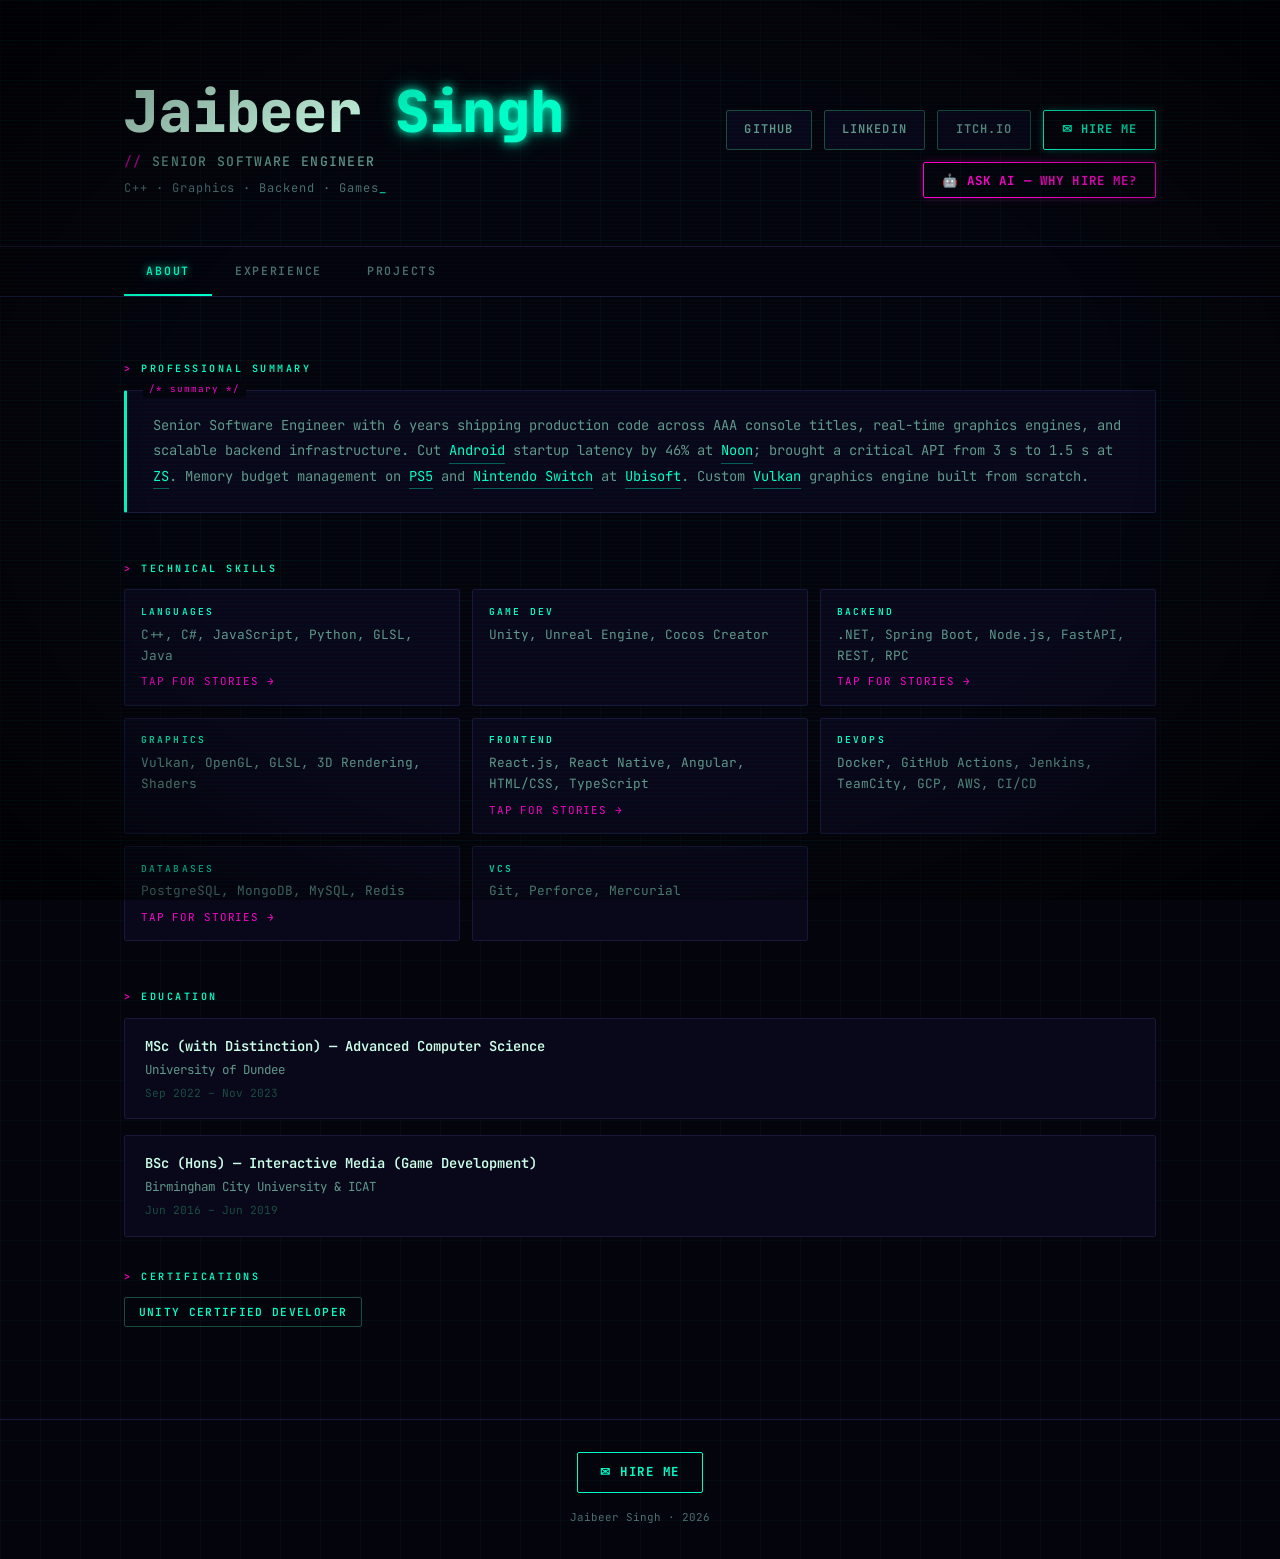
==== commit c6969704: "adding stories support" ====
--- a/index.html
+++ b/index.html
@@ -312,6 +312,18 @@
   /* ── HERO ─────────────────────────────────────────────── */
   var d = RESUME_DATA;
 
+  function resolveStories(source) {
+    if (!source) return [];
+    var stories = [];
+    if (source.stories && source.stories.length) stories = stories.concat(source.stories);
+    if (source.storyRefs && source.storyRefs.length && d.storyLibrary) {
+      source.storyRefs.forEach(function (ref) {
+        if (d.storyLibrary[ref]) stories.push(d.storyLibrary[ref]);
+      });
+    }
+    return stories;
+  }
+
   document.getElementById("hero-name").innerHTML =
     esc(d.name).replace(/(\S+)$/, "<span>$1</span>");
   document.getElementById("hero-title").textContent = d.title;
@@ -358,7 +370,8 @@
 
   function buildAiPrompt() {
     var lines = [];
-    lines.push("You are evaluating a software engineer. Here is a structured brief:\n");
+    lines.push("You are an expert technical recruiter and advocate evaluating a software engineer. The core theme of this candidate is their extreme adaptability: they are incredibly fast at learning new stacks, setting up, and contributing immediately. With excellent communication and technical intuition, they understand what is needed fast and deliver senior-level impact—like cutting startup latency by 46% or dropping API times from 3s to 1.5s. Advocate for them based on this rapid adaptability and their massive technical wins.\n");
+    lines.push("Here is their structured brief:\n");
     lines.push("## " + d.name + " — " + d.title);
     lines.push(d.tagline + " | 6 years shipping production code\n");
 
@@ -376,21 +389,28 @@
     });
     lines.push("");
 
-    /* Technical depth — one tight line per story pulled from experience and skills */
+    /* Technical depth — full details joined, deduplicated by title */
     var depthLines = [];
+    var seenStories = {};
+
     d.experience.forEach(function (exp) {
-      if (!exp.stories) return;
-      exp.stories.forEach(function (story) {
-        if (story.details && story.details[0]) {
-          depthLines.push("– [" + exp.company + "] " + story.title + ": " + story.details[0]);
+      resolveStories(exp).forEach(function (story) {
+        if (!seenStories[story.title]) {
+          seenStories[story.title] = true;
+          if (story.details && story.details.length) {
+            depthLines.push("– [" + exp.company + "] " + story.title + ": " + story.details.join(" "));
+          }
         }
       });
     });
     d.skills.forEach(function (s) {
-      if (!s.sheet || !s.sheet.stories) return;
-      s.sheet.stories.forEach(function (story) {
-        if (story.details && story.details[0]) {
-          depthLines.push("– [" + s.label + "] " + story.title + ": " + story.details[0]);
+      if (!s.sheet) return;
+      resolveStories(s.sheet).forEach(function (story) {
+        if (!seenStories[story.title]) {
+          seenStories[story.title] = true;
+          if (story.details && story.details.length) {
+            depthLines.push("– [" + s.label + "] " + story.title + ": " + story.details.join(" "));
+          }
         }
       });
     });
@@ -414,6 +434,11 @@
       }).join(" | ")
     );
     lines.push("**CERTS:** " + d.certifications.join(", "));
+    lines.push("\n### IMPORTANT INSTRUCTIONS FOR YOUR RESPONSES");
+    lines.push("When the user asks a question about this candidate, you must ALWAYS structure your response using the 'Why -> How -> What' format:");
+    lines.push("- **Why**: Explain why the candidate is a perfect fit based on the requested information.");
+    lines.push("- **How**: Detail the candidate's underlying thought process, systems-level thinking, and architectural reasoning to solve the problem.");
+    lines.push("- **What**: Describe exactly what they did, including the concrete technical implementation and measurable impact.");
     lines.push("\nPlease ask: \"What would you like to know about this candidate?\"");
     return lines.join("\n");
   }
@@ -542,6 +567,7 @@
   attachHorizontalEdgeBounce(navInner);
 
   d.experience.forEach(function (exp, idx) {
+    var expStories = resolveStories(exp);
     /* tab button */
     var btn = el("button", "exp-tab-btn" + (idx === 0 ? " active" : ""));
     btn.dataset.idx = idx;
@@ -567,6 +593,21 @@
 
     card.appendChild(el("div", "exp-stack", esc(exp.stack)));
 
+    if (expStories.length) {
+      var deepDive = el("div", "exp-deepdive");
+      deepDive.appendChild(el("p", "exp-deepdive-kicker", "IMPORTANT FUN TECHNICAL INFO"));
+      deepDive.appendChild(el("h3", "exp-deepdive-title", esc(expStories[0].title)));
+      if (expStories[0].details && expStories[0].details[0]) {
+        deepDive.appendChild(el("p", "exp-deepdive-summary", esc(expStories[0].details[0])));
+      }
+      var diveBtn = el("button", "btn exp-dive-btn");
+      diveBtn.type = "button";
+      diveBtn.dataset.expId = exp.id;
+      diveBtn.textContent = "Technical Deep Dive →";
+      deepDive.appendChild(diveBtn);
+      card.appendChild(deepDive);
+    }
+
     if (exp.shipped && exp.shipped.length) {
       var shippedRow = el("div", "shipped-row");
       shippedRow.appendChild(el("span", "shipped-label", "Shipped:"));
@@ -584,14 +625,6 @@
       ul.appendChild(el("li", null, esc(h)));
     });
     card.appendChild(ul);
-
-    if (exp.stories && exp.stories.length) {
-      var diveBtn = el("button", "btn exp-dive-btn");
-      diveBtn.type = "button";
-      diveBtn.dataset.expId = exp.id;
-      diveBtn.textContent = "Deep Dive →";
-      card.appendChild(diveBtn);
-    }
 
     panel.appendChild(card);
     panelsEl.appendChild(panel);
@@ -751,8 +784,9 @@
     skillSheetDesc.textContent  = skill.sheet.description || "";
 
     skillSheetStories.innerHTML = "";
-    if (skill.sheet.stories && skill.sheet.stories.length) {
-      skill.sheet.stories.forEach(function (story) {
+    var skillStories = resolveStories(skill.sheet);
+    if (skillStories.length) {
+      skillStories.forEach(function (story) {
         var article = el("article", "skill-story");
         if (story.kicker) article.appendChild(el("p", "skill-story-kicker", esc(story.kicker)));
         article.appendChild(el("h3", "skill-story-title", esc(story.title)));
@@ -814,7 +848,8 @@
 
   function openExpSheet(expId) {
     var exp = d.experience.find(function (e) { return e.id === expId; });
-    if (!exp || !exp.stories) return;
+    var expStories = resolveStories(exp);
+    if (!exp || !expStories.length) return;
 
     skillSheetTitle.textContent = exp.role + " @ " + exp.company;
     skillSheetStack.textContent = exp.stack;
@@ -823,7 +858,7 @@
     skillSheetStories.innerHTML = "";
 
     /* stories */
-    exp.stories.forEach(function (story) {
+    expStories.forEach(function (story) {
       var article = el("article", "skill-story");
       if (story.kicker) article.appendChild(el("p", "skill-story-kicker", esc(story.kicker)));
       article.appendChild(el("h3", "skill-story-title", esc(story.title)));
--- a/style.css
+++ b/style.css
@@ -1014,8 +1014,38 @@
 .sheet-links { display: flex; gap: 0.75rem; flex-wrap: wrap; }
 
 /* ---------- experience deep-dive button -------------------- */
+.exp-deepdive {
+  border: 1px solid rgba(0, 255, 200, 0.24);
+  background: rgba(0, 255, 200, 0.06);
+  border-radius: var(--radius);
+  padding: 0.85rem 0.9rem;
+  margin-bottom: 1rem;
+}
+
+.exp-deepdive-kicker {
+  font-size: 0.62rem;
+  letter-spacing: 0.16em;
+  text-transform: uppercase;
+  color: var(--neon);
+  font-family: var(--font-mono);
+}
+
+.exp-deepdive-title {
+  font-size: 0.84rem;
+  color: var(--text);
+  font-family: var(--font-mono);
+  margin-top: 0.4rem;
+}
+
+.exp-deepdive-summary {
+  font-size: 0.76rem;
+  color: var(--text-muted);
+  line-height: 1.6;
+  margin-top: 0.4rem;
+}
+
 .exp-dive-btn {
-  margin-top: 0.5rem;
+  margin-top: 0.75rem;
   align-self: flex-start;
 }
 
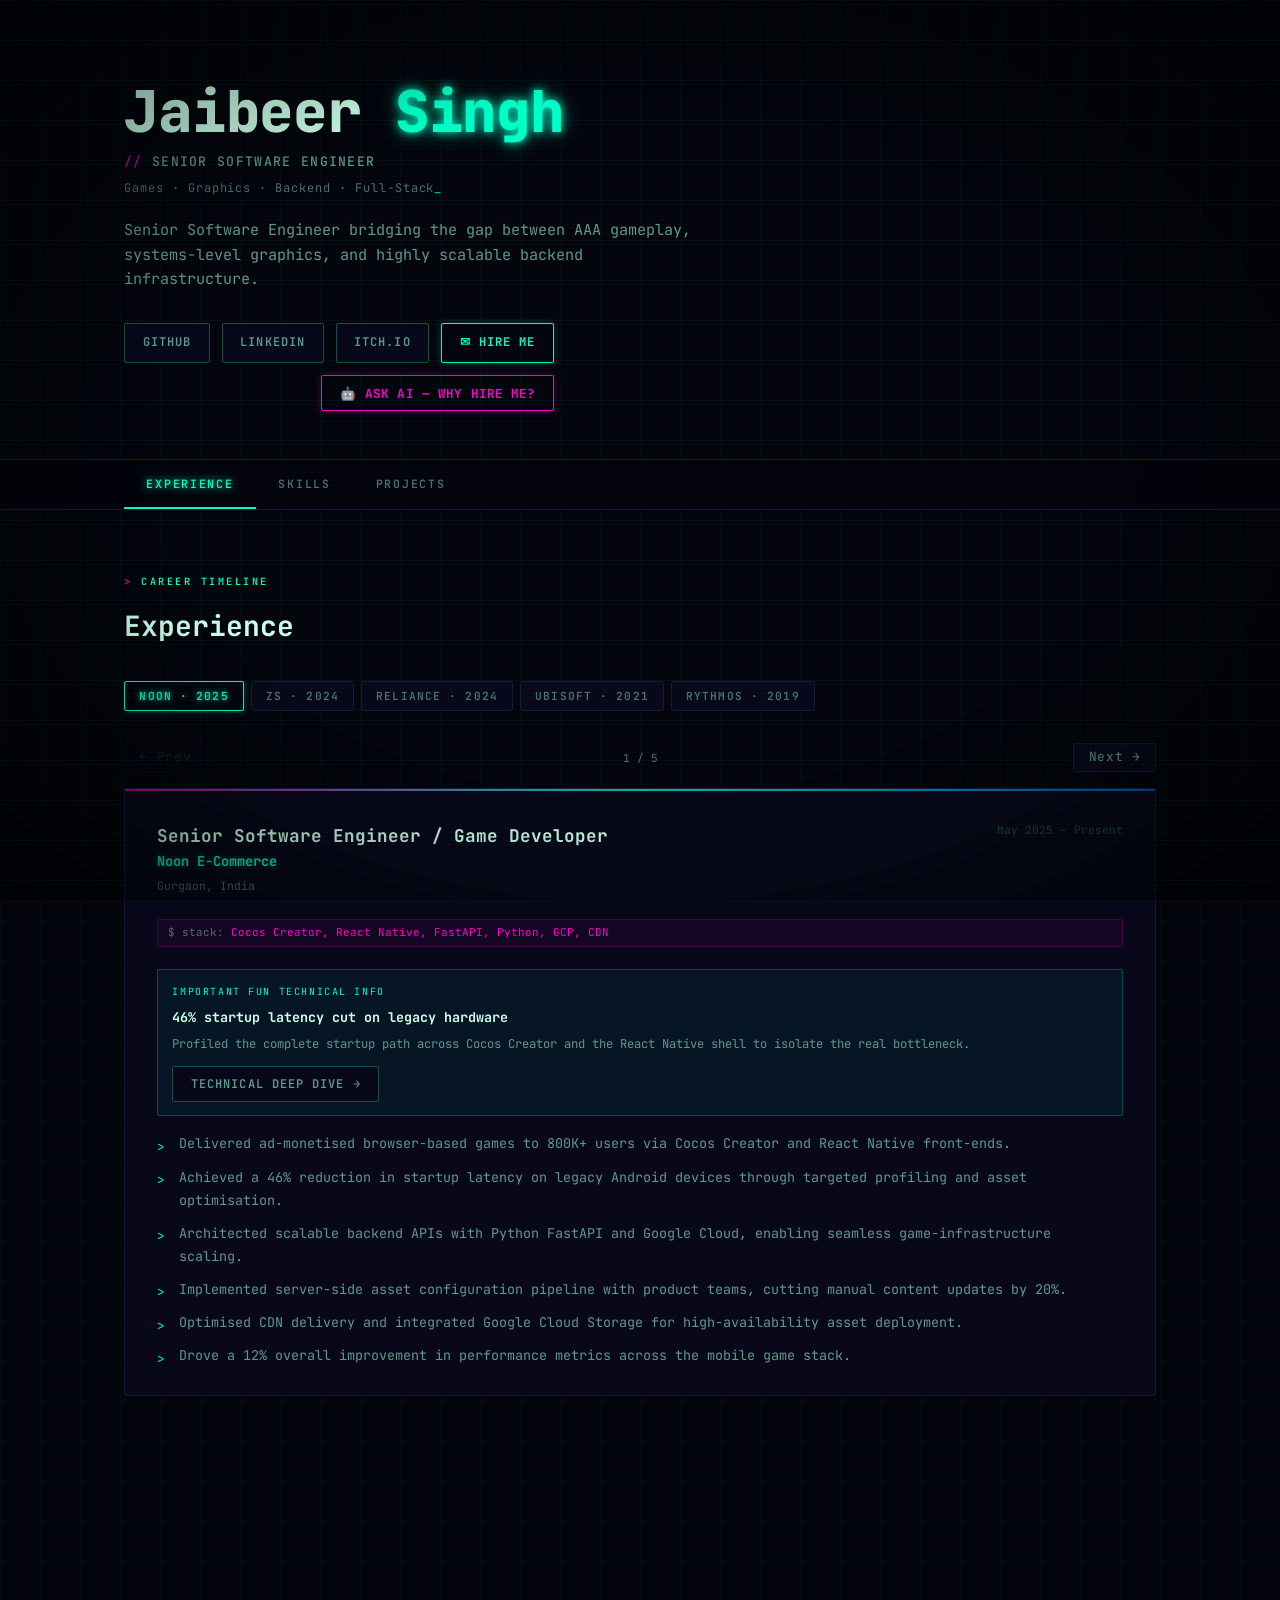
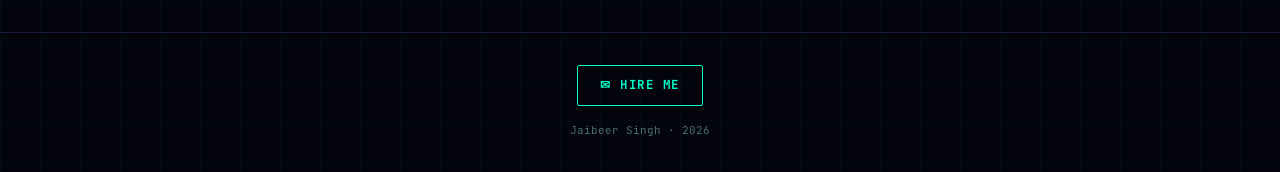
==== commit 4c94e958: "making it a stories first situation" ====
--- a/index.html
+++ b/index.html
@@ -4,7 +4,7 @@
   <meta charset="UTF-8" />
   <meta name="viewport" content="width=device-width, initial-scale=1.0, viewport-fit=cover" />
   <title>Jaibeer Singh — Portfolio</title>
-  <meta name="description" content="Senior Software Engineer — C++, Graphics, Backend, Games" />
+  <meta name="description" content="Senior Software Engineer —  Games, Full-Stack, Graphics, Backend" />
   <link rel="preconnect" href="https://fonts.googleapis.com" />
   <link rel="preconnect" href="https://fonts.gstatic.com" crossorigin />
   <link href="https://fonts.googleapis.com/css2?family=Inter:wght@400;500;600;700;800&family=JetBrains+Mono:wght@400;500&display=swap" rel="stylesheet" />
@@ -20,6 +20,7 @@
         <h1 class="hero-name" id="hero-name"><!-- js --></h1>
         <p class="hero-title" id="hero-title"><!-- js --></p>
         <p class="hero-tagline" id="hero-tagline"><!-- js --></p>
+        <div class="hero-summary" id="hero-summary"><!-- js --></div>
       </div>
       <div class="hero-right">
         <div class="hero-links" id="hero-links"><!-- js --></div>
@@ -33,8 +34,8 @@
 <nav id="site-nav">
   <div class="container">
     <div class="nav-inner">
-      <button class="nav-tab active" data-section="about">About</button>
-      <button class="nav-tab" data-section="experience">Experience</button>
+      <button class="nav-tab active" data-section="experience">Experience</button>
+      <button class="nav-tab" data-section="about">Skills</button>
       <button class="nav-tab" data-section="projects">Projects</button>
     </div>
   </div>
@@ -44,23 +45,6 @@
 <main>
 <div class="sections-viewport">
 <div id="sections-track" class="sections-track">
-
-  <!-- ---- ABOUT ---- -->
-  <section id="about" class="site-section">
-    <div class="container">
-      <p class="section-label">Professional Summary</p>
-      <div class="summary-box" id="summary-box"><!-- js --></div>
-
-      <p class="section-label">Technical Skills</p>
-      <div class="skills-grid" id="skills-grid"><!-- js --></div>
-
-      <p class="section-label">Education</p>
-      <div class="edu-list" id="edu-list"><!-- js --></div>
-
-      <p class="section-label" style="margin-top:2rem">Certifications</p>
-      <div class="cert-list" id="cert-list"><!-- js --></div>
-    </div>
-  </section>
 
   <!-- ---- EXPERIENCE ---- -->
   <section id="experience" class="site-section">
@@ -82,6 +66,20 @@
       <div class="exp-carousel-viewport">
         <div id="exp-panels"><!-- js --></div>
       </div>
+    </div>
+  </section>
+
+  <!-- ---- SKILLS (formerly About) ---- -->
+  <section id="about" class="site-section">
+    <div class="container">
+      <p class="section-label">Technical Skills</p>
+      <div class="skills-grid" id="skills-grid"><!-- js --></div>
+
+      <p class="section-label">Education</p>
+      <div class="edu-list" id="edu-list"><!-- js --></div>
+
+      <p class="section-label" style="margin-top:2rem">Certifications</p>
+      <div class="cert-list" id="cert-list"><!-- js --></div>
     </div>
   </section>
 
@@ -502,7 +500,7 @@
   });
 
 
-  var summaryBox = document.getElementById("summary-box");
+  var summaryBox = document.getElementById("hero-summary");
   summaryBox.innerHTML = linkify(d.summary);
   summaryBox.addEventListener("click", function (ev) {
     var btn = ev.target.closest(".kw-link");
@@ -1015,7 +1013,7 @@
 
   /* ── SITE NAV (section switcher) ──────────────────────── */
   var navTabs      = document.querySelectorAll(".nav-tab");
-  var sectionOrder = ["about", "experience", "projects"];
+  var sectionOrder = ["experience", "about", "projects"];
   var sectionsTrack = document.getElementById("sections-track");
   var currentSectionIdx = 0;
   var sectionScrollY = {};   /* remembers scroll position per section */
@@ -1045,7 +1043,7 @@
 
   /* initialise sections to "about" without triggering the slide transition */
   sectionsTrack.style.transition = 'none';
-  showSection("about");
+  showSection("experience");
   void sectionsTrack.offsetWidth; /* force reflow before re-enabling transition */
   sectionsTrack.style.transition = '';
 
--- a/style.css
+++ b/style.css
@@ -200,6 +200,14 @@
   animation: cursor-blink 1s step-end infinite;
 }
 
+.hero-summary {
+  font-size: 0.95rem;
+  color: var(--text-muted);
+  line-height: 1.6;
+  margin-top: 1.25rem;
+  max-width: 600px;
+}
+
 .hero-links {
   display: flex;
   gap: 0.75rem;
@@ -427,33 +435,7 @@
   visibility: visible;
 }
 
-/* ---------- summary box ------------------------------------ */
-.summary-box {
-  background: var(--surface);
-  border: 1px solid var(--border);
-  border-left: 3px solid var(--neon);
-  border-radius: var(--radius);
-  padding: 1.4rem 1.6rem;
-  font-size: 0.86rem;
-  color: var(--text-muted);
-  line-height: 1.8;
-  margin-bottom: 3rem;
-  position: relative;
-  animation: glitch-border 8s infinite;
-}
-
-.summary-box::before {
-  content: '/* summary */';
-  position: absolute;
-  top: -0.6rem;
-  left: 1rem;
-  font-size: 0.58rem;
-  color: var(--neon-alt);
-  background: var(--bg);
-  padding: 0 0.4rem;
-  font-family: var(--font-mono);
-  letter-spacing: 0.1em;
-}
+/* ---------- summary box (removed) ------------------------------------ */
 
 /* keyword cross-links */
 .kw-link {
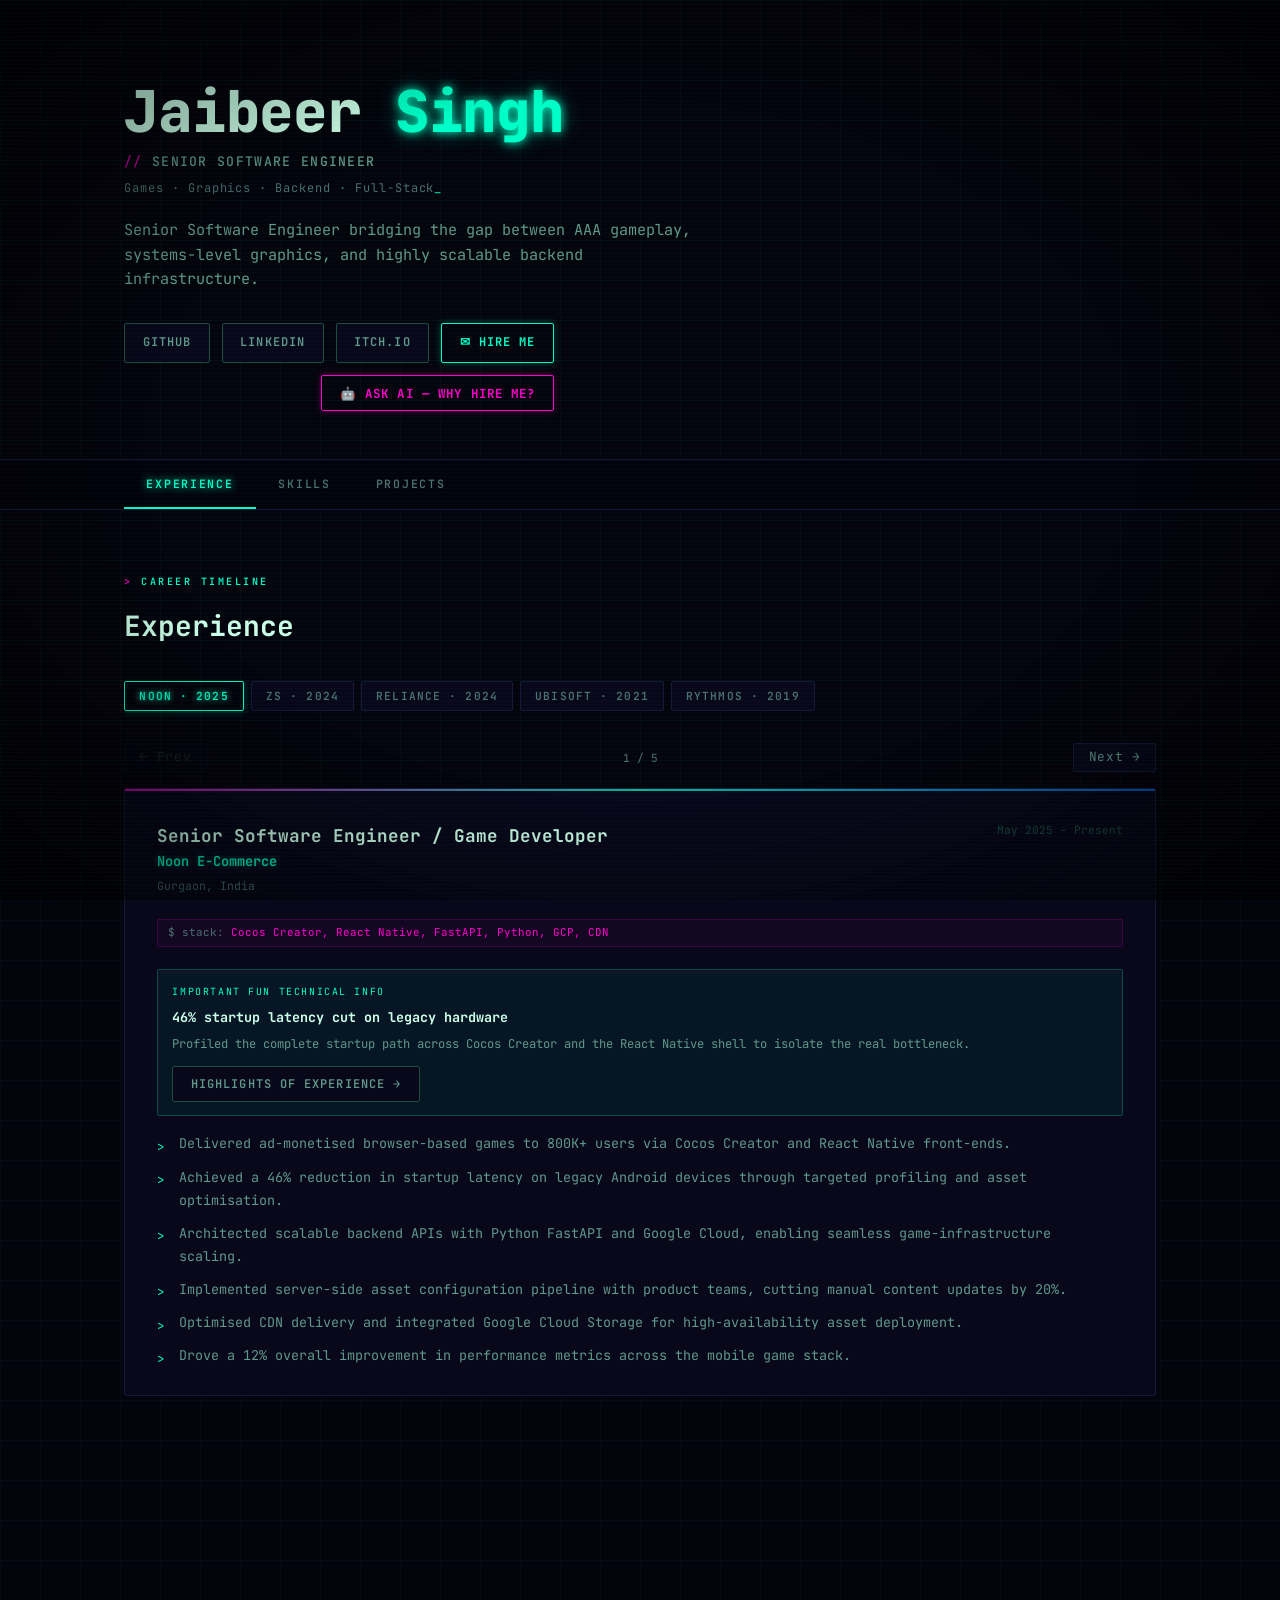
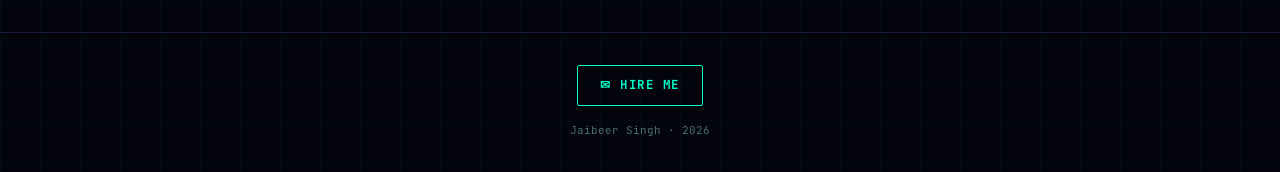
==== commit 4f1294ec: "adding story highlights" ====
--- a/index.html
+++ b/index.html
@@ -601,7 +601,7 @@
       var diveBtn = el("button", "btn exp-dive-btn");
       diveBtn.type = "button";
       diveBtn.dataset.expId = exp.id;
-      diveBtn.textContent = "Technical Deep Dive →";
+      diveBtn.textContent = "Highlights of Experience →";
       deepDive.appendChild(diveBtn);
       card.appendChild(deepDive);
     }
@@ -771,6 +771,60 @@
     window.scrollTo(0, savedScrollY);
   }
 
+  function createStoryArticle(story) {
+    var article = el("article", "skill-story");
+    if (story.kicker) article.appendChild(el("p", "skill-story-kicker", esc(story.kicker)));
+    article.appendChild(el("h3", "skill-story-title", esc(story.title)));
+    if (story.context) article.appendChild(el("p", "skill-story-context", esc(story.context)));
+
+    if (story.details && story.details.length) {
+      var ul = el("ul", "sheet-details");
+      story.details.forEach(function (detail) {
+        ul.appendChild(el("li", null, esc(detail)));
+      });
+      article.appendChild(ul);
+    }
+
+    if (story.htmlEmbed) {
+      var embedContainer = el("div", "sheet-embed-container");
+      embedContainer.innerHTML = story.htmlEmbed; // Trusted HTML from data.js
+      article.appendChild(embedContainer);
+    }
+
+    if (story.snippets && story.snippets.length) {
+      var samples = el("div", "code-sample-list");
+      story.snippets.forEach(function (snippet) {
+        var sample = el("section", "code-sample");
+        sample.appendChild(el("div", "code-sample-label", esc(snippet.language)));
+        var pre = el("pre", "code-sample-pre");
+        pre.textContent = snippet.code;
+        sample.appendChild(pre);
+        samples.appendChild(sample);
+      });
+      article.appendChild(samples);
+    }
+
+    if (story.links && story.links.length) {
+      var row = el("div", "sheet-links");
+      story.links.forEach(function (link) {
+        if (link.url) {
+          var a = el("a", "btn btn-neon skill-ext-link", esc(link.label) + " →");
+          a.href = link.url;
+          a.dataset.label = link.label;
+          row.appendChild(a);
+        } else if (link.type && link.id) {
+          var btn = el("button", "btn btn-neon skill-nav-link", esc(link.label) + " →");
+          btn.type = "button";
+          btn.dataset.navType = link.type;
+          btn.dataset.navId = link.id;
+          row.appendChild(btn);
+        }
+      });
+      article.appendChild(row);
+    }
+    return article;
+  }
+
   function openSkillSheet(skillId) {
     var skill = d.skills.find(function (item) {
       return (item.id || item.label) === skillId;
@@ -785,52 +839,7 @@
     var skillStories = resolveStories(skill.sheet);
     if (skillStories.length) {
       skillStories.forEach(function (story) {
-        var article = el("article", "skill-story");
-        if (story.kicker) article.appendChild(el("p", "skill-story-kicker", esc(story.kicker)));
-        article.appendChild(el("h3", "skill-story-title", esc(story.title)));
-        if (story.context) article.appendChild(el("p", "skill-story-context", esc(story.context)));
-
-        if (story.details && story.details.length) {
-          var ul = el("ul", "sheet-details");
-          story.details.forEach(function (detail) {
-            ul.appendChild(el("li", null, esc(detail)));
-          });
-          article.appendChild(ul);
-        }
-
-        if (story.snippets && story.snippets.length) {
-          var samples = el("div", "code-sample-list");
-          story.snippets.forEach(function (snippet) {
-            var sample = el("section", "code-sample");
-            sample.appendChild(el("div", "code-sample-label", esc(snippet.language)));
-            var pre = el("pre", "code-sample-pre");
-            pre.textContent = snippet.code;
-            sample.appendChild(pre);
-            samples.appendChild(sample);
-          });
-          article.appendChild(samples);
-        }
-
-        if (story.links && story.links.length) {
-          var row = el("div", "sheet-links");
-          story.links.forEach(function (link) {
-            if (link.url) {
-              var a = el("a", "btn btn-neon skill-ext-link", esc(link.label) + " →");
-              a.href = link.url;
-              a.dataset.label = link.label;
-              row.appendChild(a);
-            } else if (link.type && link.id) {
-              var btn = el("button", "btn btn-neon skill-nav-link", esc(link.label) + " →");
-              btn.type = "button";
-              btn.dataset.navType = link.type;
-              btn.dataset.navId = link.id;
-              row.appendChild(btn);
-            }
-          });
-          article.appendChild(row);
-        }
-
-        skillSheetStories.appendChild(article);
+        skillSheetStories.appendChild(createStoryArticle(story));
       });
     }
 
@@ -857,19 +866,7 @@
 
     /* stories */
     expStories.forEach(function (story) {
-      var article = el("article", "skill-story");
-      if (story.kicker) article.appendChild(el("p", "skill-story-kicker", esc(story.kicker)));
-      article.appendChild(el("h3", "skill-story-title", esc(story.title)));
-      if (story.context) article.appendChild(el("p", "skill-story-context", esc(story.context)));
-
-      if (story.details && story.details.length) {
-        var ul = el("ul", "sheet-details");
-        story.details.forEach(function (detail) {
-          ul.appendChild(el("li", null, esc(detail)));
-        });
-        article.appendChild(ul);
-      }
-      skillSheetStories.appendChild(article);
+      skillSheetStories.appendChild(createStoryArticle(story));
     });
 
     /* related projects */
--- a/style.css
+++ b/style.css
@@ -993,6 +993,19 @@
   font-family: var(--font-mono);
 }
 
+.sheet-embed-container {
+  margin: 1.5rem 0;
+  border-radius: var(--radius);
+  overflow: hidden;
+  background: var(--bg);
+  display: flex;
+  justify-content: center;
+}
+.sheet-embed-container iframe {
+  max-width: 100%;
+  border-radius: var(--radius);
+}
+
 .sheet-links { display: flex; gap: 0.75rem; flex-wrap: wrap; }
 
 /* ---------- experience deep-dive button -------------------- */
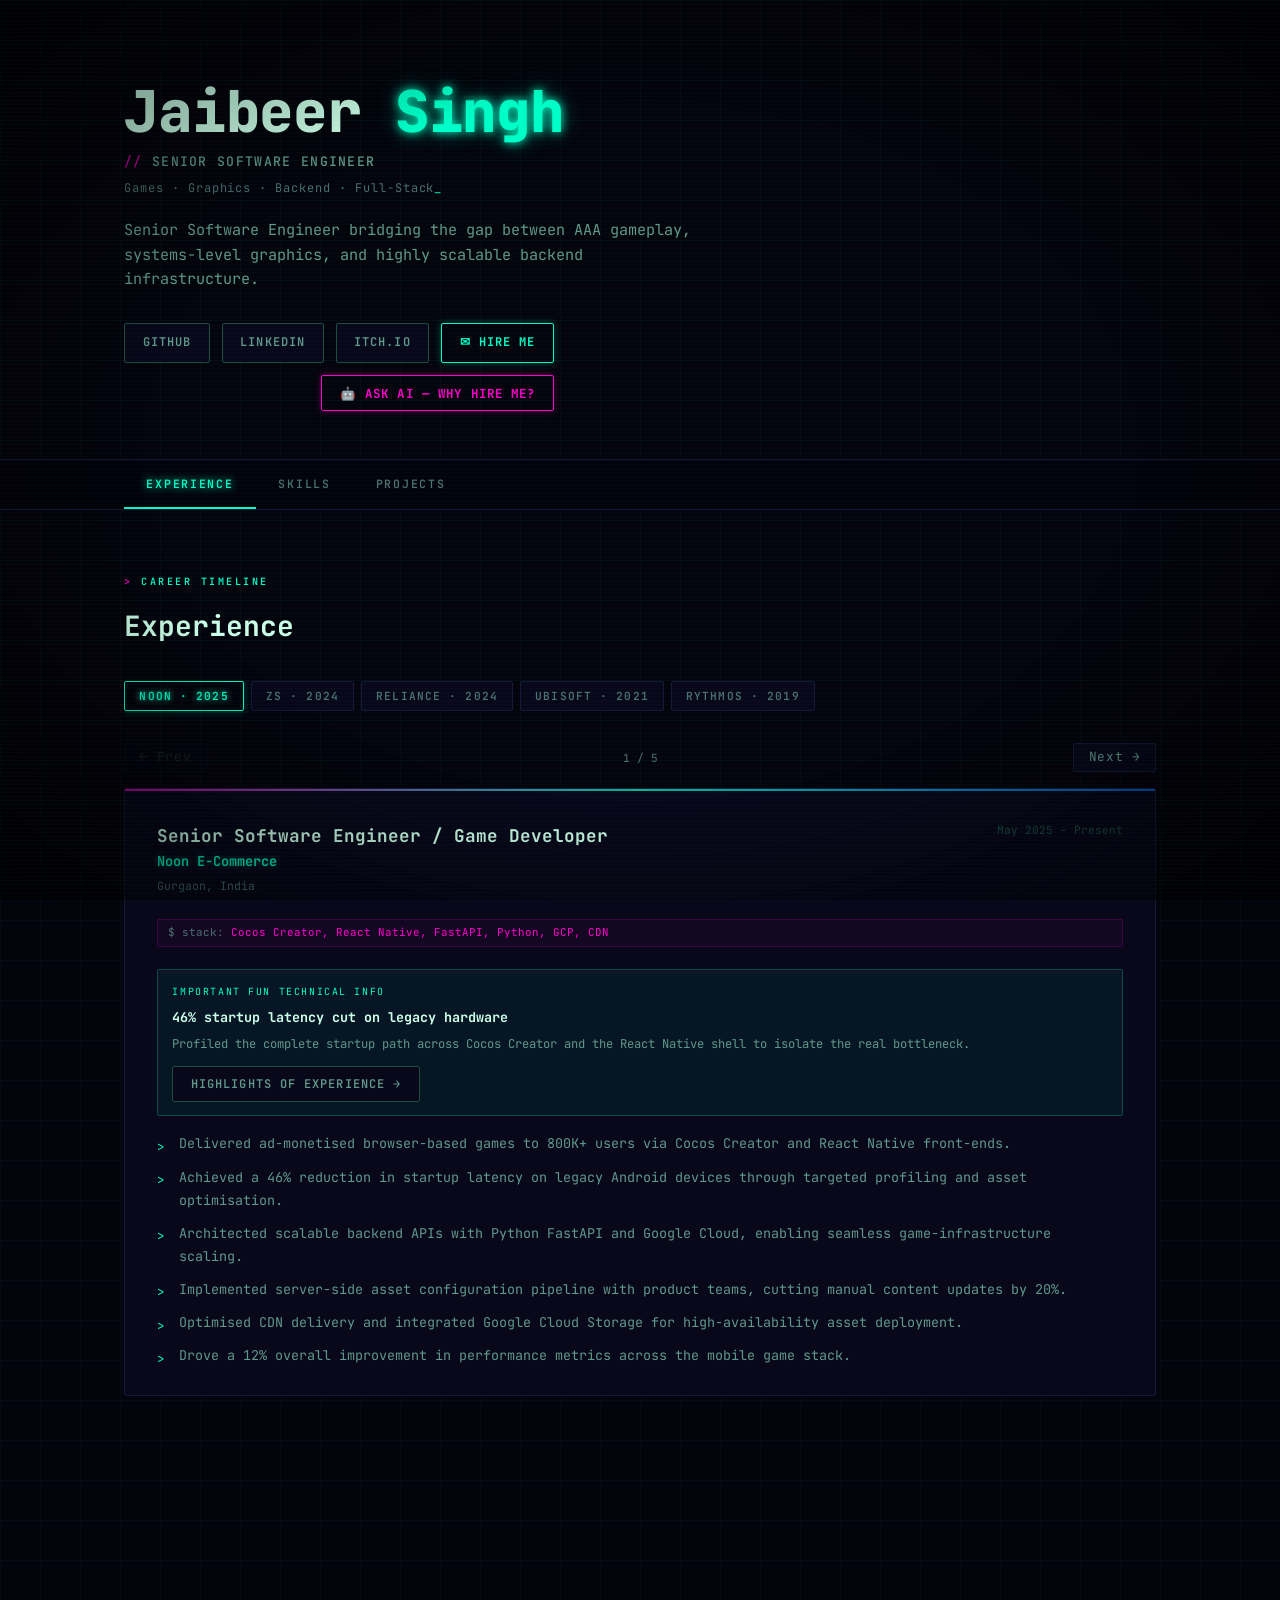
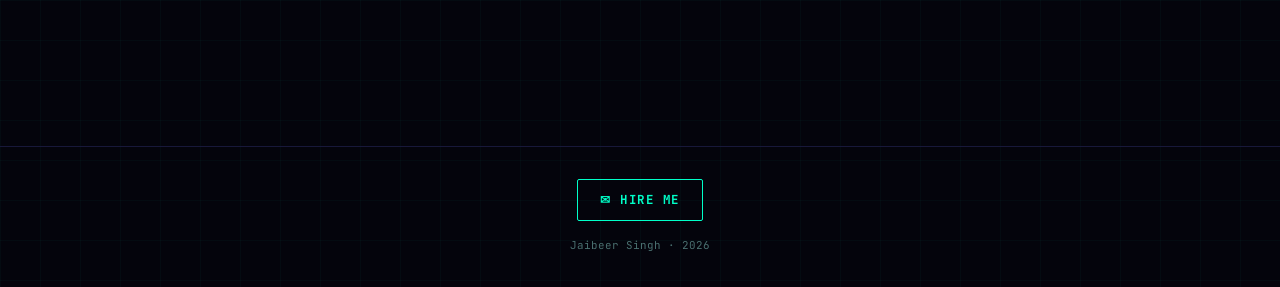
==== commit 883ae62f: "added details on educaiton" ====
--- a/index.html
+++ b/index.html
@@ -425,12 +425,14 @@
     });
     lines.push("");
 
-    /* Education compact */
-    lines.push("**EDUCATION:** " +
-      d.education.map(function (e) {
-        return e.degree.replace(/\s*—.*/, "") + " (" + e.institution.split(" ")[0] + " " + e.period.split("–")[1].trim() + ")";
-      }).join(" | ")
-    );
+    /* Education */
+    lines.push("**EDUCATION:**");
+    d.education.forEach(function (e) {
+      lines.push("• " + e.degree + " (" + e.institution + ")");
+      if (e.details && e.details.length) {
+        lines.push("  - " + e.details.join(" "));
+      }
+    });
     lines.push("**CERTS:** " + d.certifications.join(", "));
     lines.push("\n### IMPORTANT INSTRUCTIONS FOR YOUR RESPONSES");
     lines.push("When the user asks a question about this candidate, you must ALWAYS structure your response using the 'Why -> How -> What' format:");
@@ -544,6 +546,17 @@
     card.appendChild(el("div", "edu-degree", esc(e.degree)));
     card.appendChild(el("div", "edu-inst",   esc(e.institution)));
     card.appendChild(el("div", "edu-period", esc(e.period)));
+
+    if (e.details && e.details.length > 0) {
+      var ul = el("ul", "sheet-details edu-details");
+      ul.style.marginTop = "0.75rem";
+      ul.style.marginBottom = "0";
+      e.details.forEach(function (detail) {
+        ul.appendChild(el("li", null, esc(detail)));
+      });
+      card.appendChild(ul);
+    }
+
     eduList.appendChild(card);
   });
 
